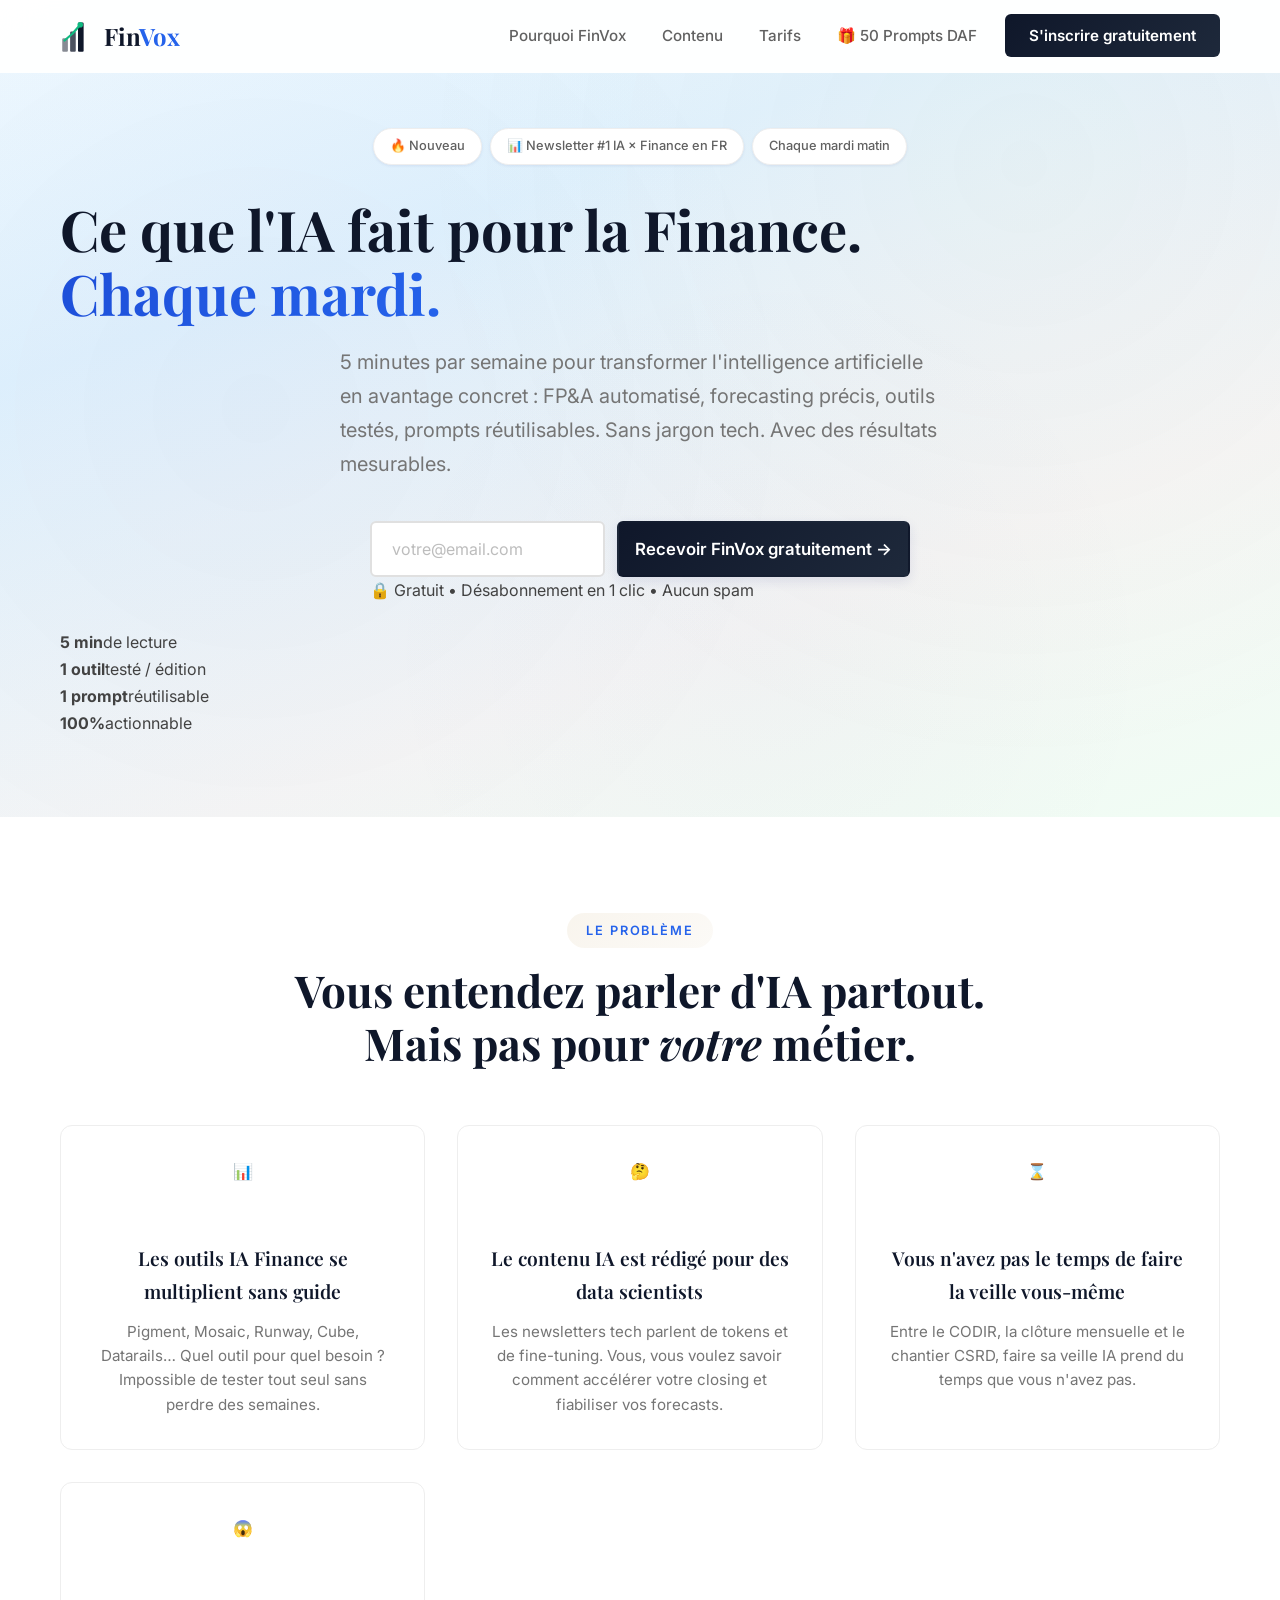
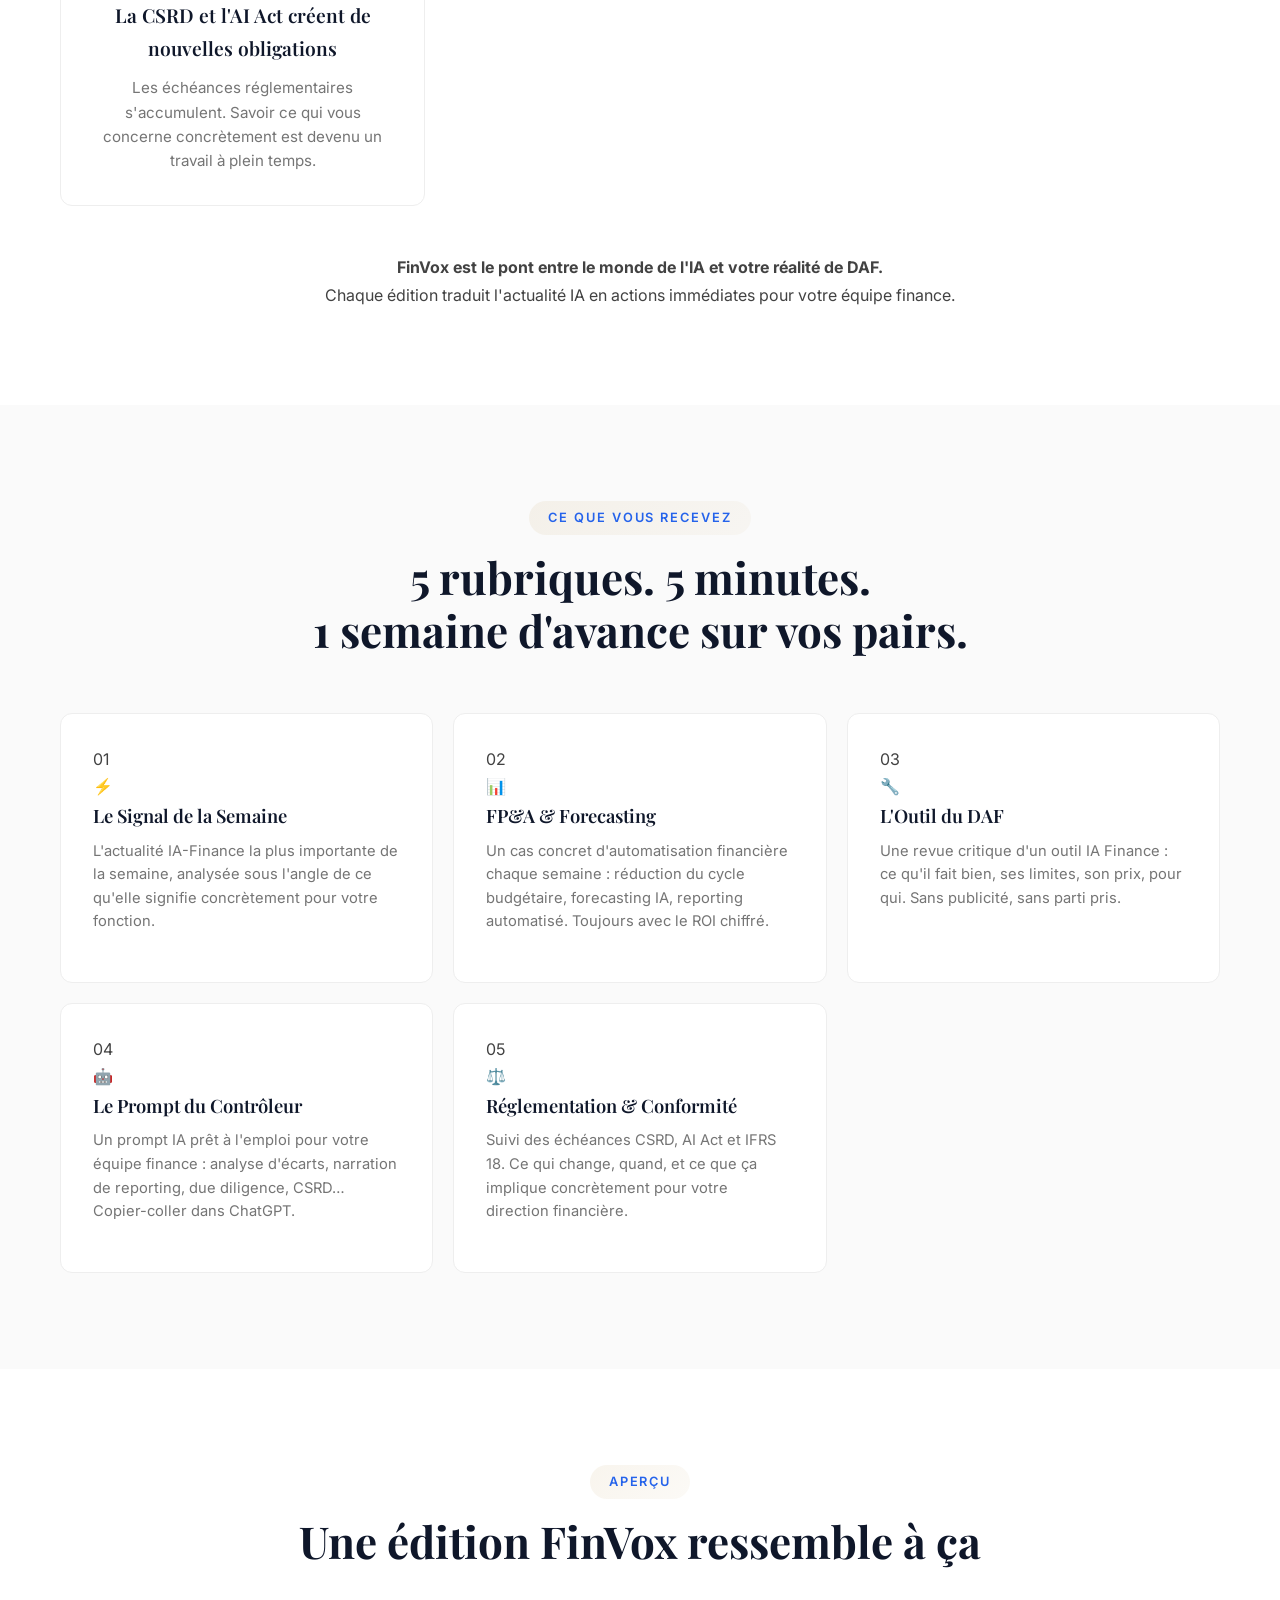
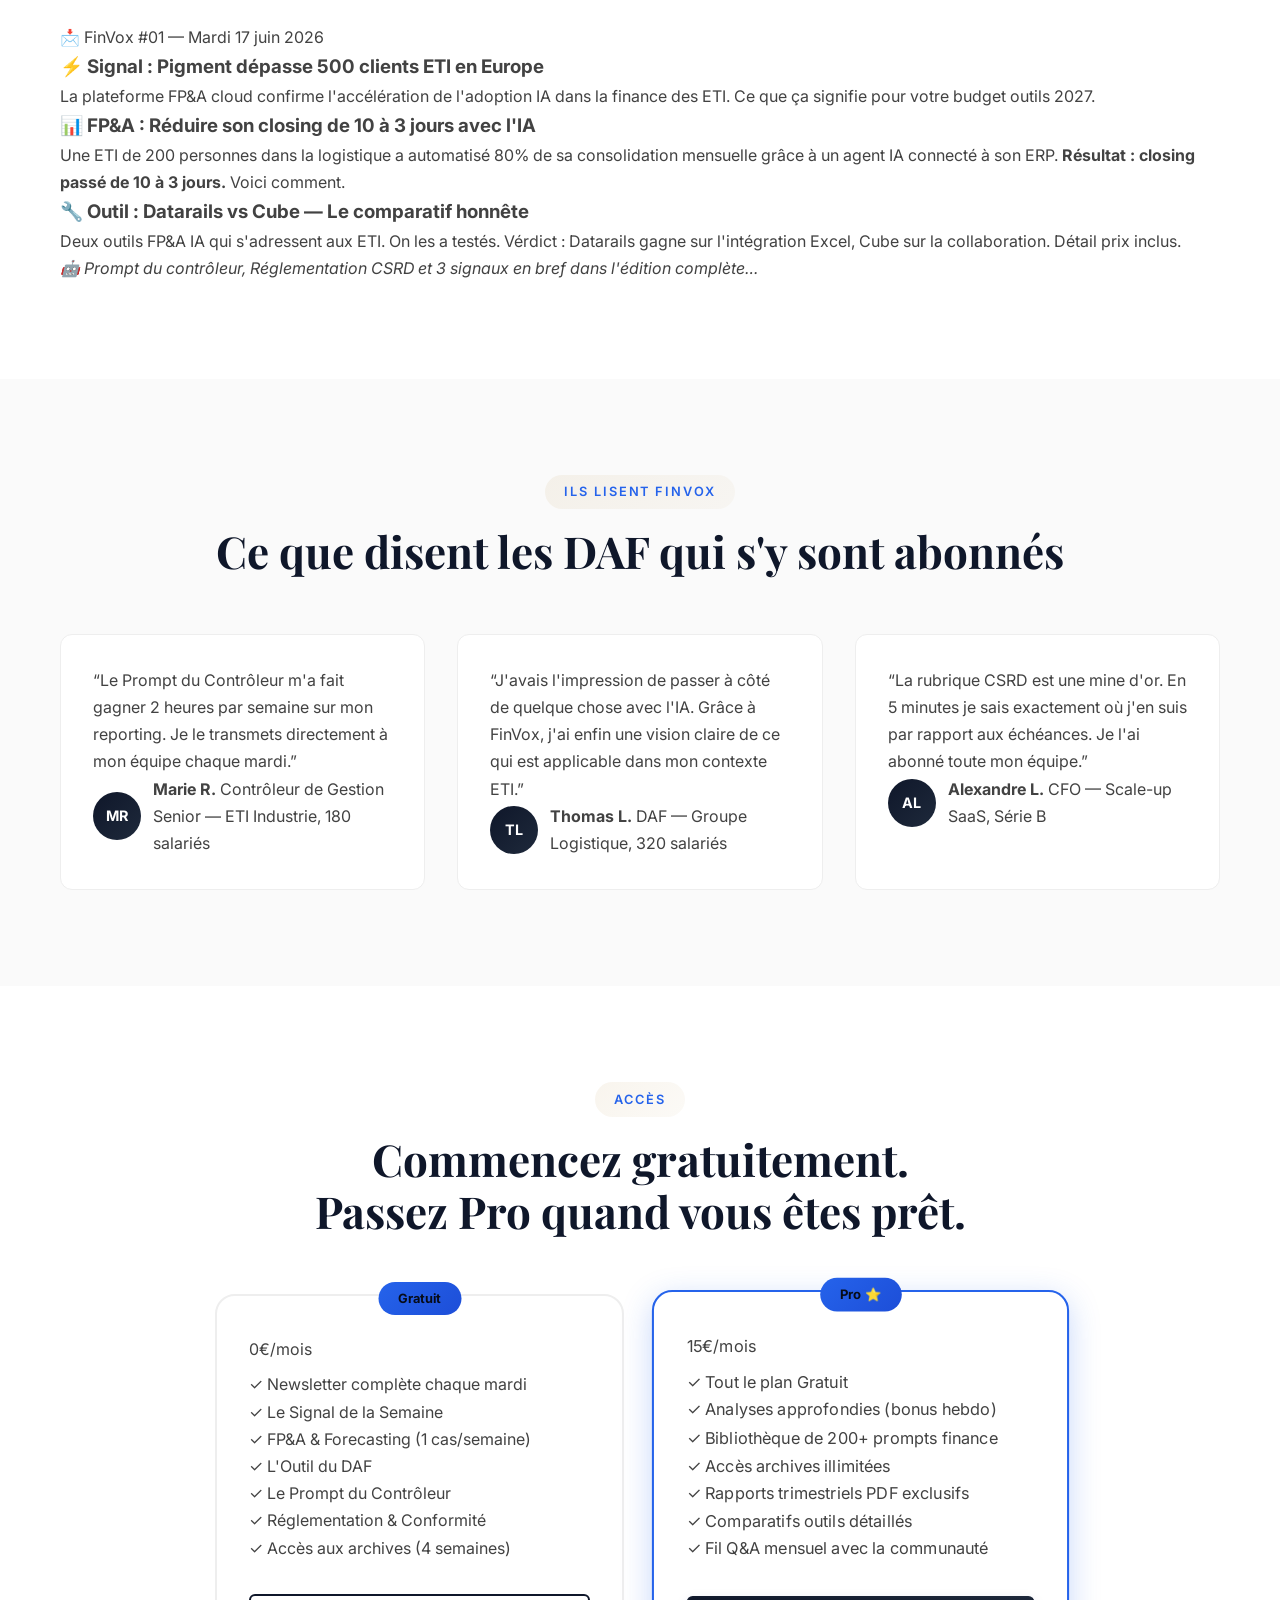
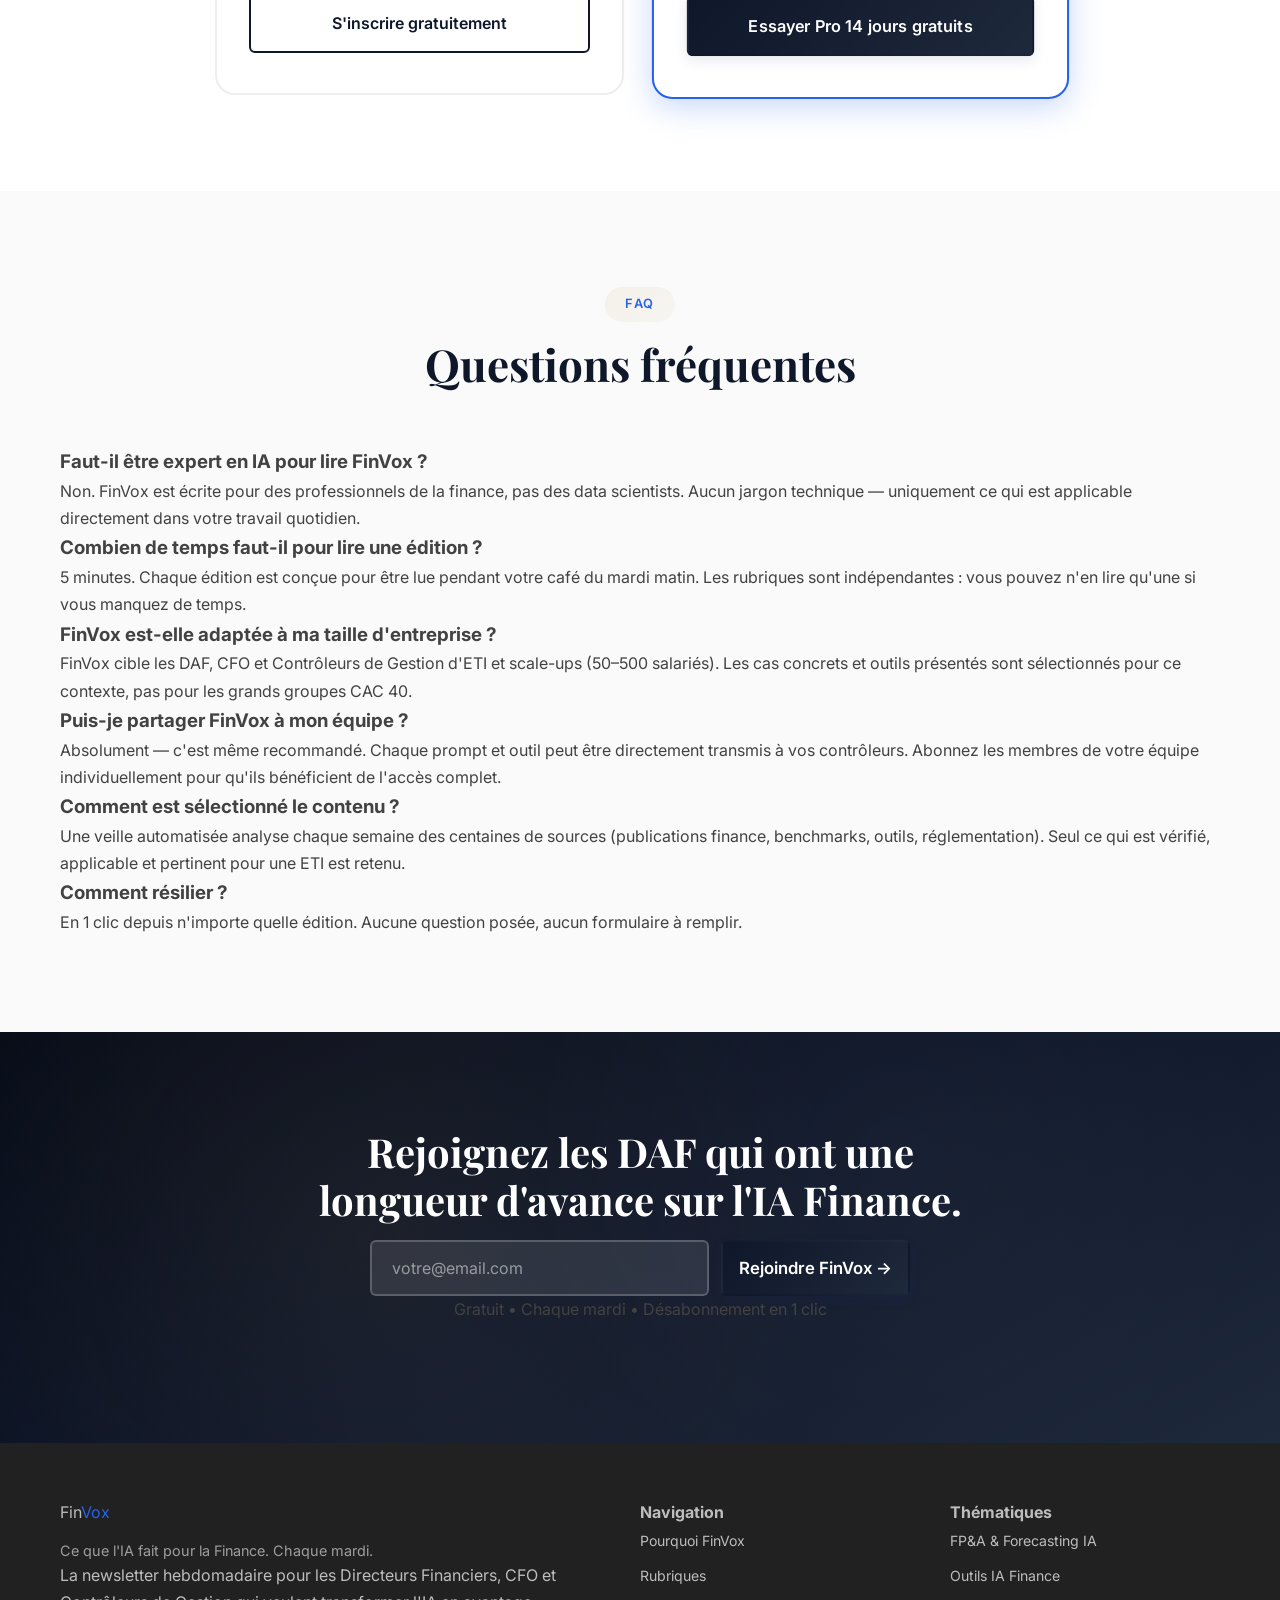
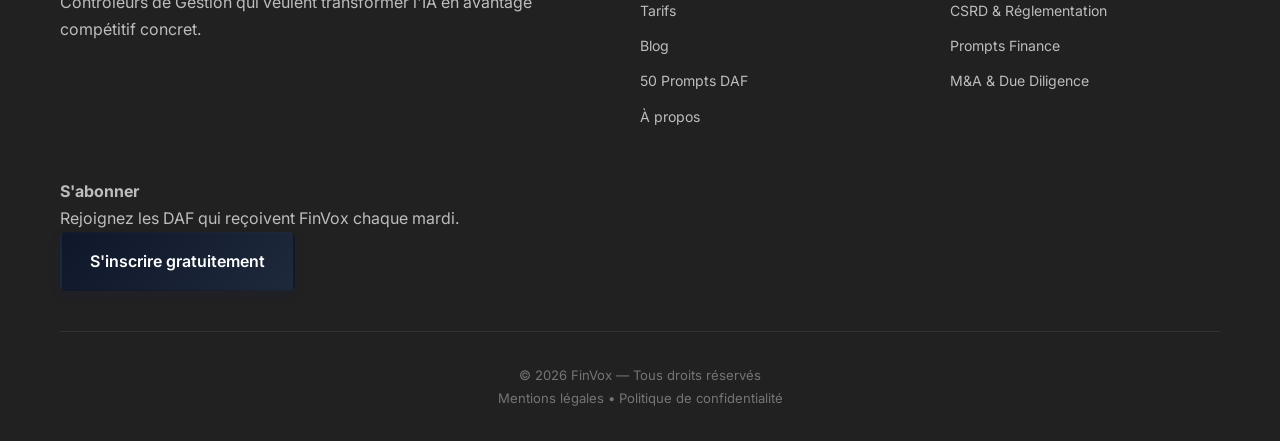
==== index.html @ 66c44072 "🚀 Initial FinVox website — newsletter IA pour DAF & CFO - Landing page complète (hero, rubriques, té" ====
<!DOCTYPE html>
<html lang="fr">
<head>
    <meta charset="UTF-8">
    <meta name="viewport" content="width=device-width, initial-scale=1.0">
    <meta name="description" content="FinVox — La newsletter hebdomadaire qui traduit l'intelligence artificielle en avantages concrets pour les Directeurs Financiers. FP&A, forecasting, outils IA, CSRD. Chaque mardi.">
    <meta name="keywords" content="IA finance, intelligence artificielle DAF, newsletter CFO, FP&A automatisé, forecasting IA, CSRD IA, outils IA directeur financier, prompt finance">
    <meta name="author" content="FinVox">
    <meta name="robots" content="index, follow">

    <!-- Open Graph -->
    <meta property="og:title" content="FinVox — L'IA au service de la Finance">
    <meta property="og:description" content="FP&A, forecasting, outils IA et prompts directement applicables à votre pratique financière. Chaque mardi.">
    <meta property="og:type" content="website">
    <meta property="og:url" content="https://finvox.fr">
    <meta property="og:locale" content="fr_FR">

    <!-- Twitter Card -->
    <meta name="twitter:card" content="summary_large_image">
    <meta name="twitter:title" content="FinVox — L'IA au service de la Finance">
    <meta name="twitter:description" content="La newsletter francophone IA pour les Directeurs Financiers et CFO.">

    <title>FinVox — Ce que l'IA fait pour la Finance. Chaque mardi.</title>

    <!-- Favicon -->
    <link rel="icon" type="image/svg+xml" href="assets/favicon.svg">

    <!-- Google Fonts -->
    <link rel="preconnect" href="https://fonts.googleapis.com">
    <link rel="preconnect" href="https://fonts.gstatic.com" crossorigin>
    <link href="https://fonts.googleapis.com/css2?family=Inter:wght@300;400;500;600;700;800&family=Playfair+Display:wght@600;700&display=swap" rel="stylesheet">

    <!-- Stylesheet -->
    <link rel="stylesheet" href="css/style.css">

    <!-- Structured Data -->
    <script type="application/ld+json">
    {
        "@context": "https://schema.org",
        "@type": "Product",
        "name": "FinVox",
        "description": "Newsletter hebdomadaire francophone sur l'IA pour les Directeurs Financiers et CFO",
        "brand": { "@type": "Brand", "name": "FinVox" },
        "offers": [
            { "@type": "Offer", "name": "FinVox Gratuit", "price": "0", "priceCurrency": "EUR" },
            { "@type": "Offer", "name": "FinVox Pro", "price": "15", "priceCurrency": "EUR" }
        ]
    }
    </script>
</head>
<body>

    <!-- ========== 1. HEADER / NAVIGATION ========== -->
    <header class="header" id="header">
        <nav class="nav container">
            <a href="#" class="nav__logo">
                <svg class="nav__logo-icon" viewBox="0 0 32 32" fill="none" xmlns="http://www.w3.org/2000/svg">
                    <rect x="2" y="18" width="5" height="12" rx="1" fill="currentColor" opacity="0.5"/>
                    <rect x="9" y="12" width="5" height="18" rx="1" fill="currentColor" opacity="0.75"/>
                    <rect x="16" y="4" width="5" height="26" rx="1" fill="currentColor"/>
                    <polyline points="4,20 11,14 18,6" stroke="#10b981" stroke-width="2" stroke-linecap="round" stroke-linejoin="round" fill="none"/>
                    <circle cx="18" cy="6" r="2.5" fill="#10b981"/>
                </svg>
                <span class="nav__logo-text">Fin<span class="nav__logo-accent">Vox</span></span>
            </a>

            <button class="nav__toggle" id="navToggle" aria-label="Menu">
                <span></span><span></span><span></span>
            </button>

            <ul class="nav__menu" id="navMenu">
                <li><a href="#avantages" class="nav__link">Pourquoi FinVox</a></li>
                <li><a href="#contenu" class="nav__link">Contenu</a></li>
                <li><a href="#tarifs" class="nav__link">Tarifs</a></li>
                <li><a href="guide-prompts.html" class="nav__link">&#127873; 50 Prompts DAF</a></li>
                <li><a href="https://finvox.beehiiv.com/subscribe" class="nav__link nav__cta">S&#39;inscrire gratuitement</a></li>
            </ul>
        </nav>
    </header>

    <main>

    <!-- ========== 2. HERO ========== -->
    <section class="hero" id="inscription">
        <div class="hero__bg-pattern"></div>
        <div class="container">
            <div class="hero__badges fade-in">
                <span class="badge badge--new">&#128293; Nouveau</span>
                <span class="badge">&#128202; Newsletter #1 IA &times; Finance en FR</span>
                <span class="badge">Chaque mardi matin</span>
            </div>

            <h1 class="hero__title fade-in">
                Ce que l&#39;IA fait pour la Finance.<br>
                <span class="hero__title-accent">Chaque mardi.</span>
            </h1>

            <p class="hero__subtitle fade-in">
                5 minutes par semaine pour transformer l&#39;intelligence artificielle en avantage concret&nbsp;:
                FP&amp;A automatis&eacute;, forecasting pr&eacute;cis, outils test&eacute;s, prompts r&eacute;utilisables.
                Sans jargon tech. Avec des r&eacute;sultats mesurables.
            </p>

            <form class="hero__form fade-in" action="https://finvox.beehiiv.com/subscribe" method="GET" target="_blank">
                <div class="hero__form-group">
                    <input type="email" name="email" placeholder="votre@email.com" class="hero__input" required>
                    <button type="submit" class="btn btn--primary hero__btn">Recevoir FinVox gratuitement &#8594;</button>
                </div>
                <p class="hero__form-note">&#128274; Gratuit &bull; D&eacute;sabonnement en 1 clic &bull; Aucun spam</p>
            </form>

            <div class="hero__stats fade-in">
                <div class="hero__stat"><strong>5 min</strong><span>de lecture</span></div>
                <div class="hero__stat"><strong>1 outil</strong><span>test&eacute; / &eacute;dition</span></div>
                <div class="hero__stat"><strong>1 prompt</strong><span>r&eacute;utilisable</span></div>
                <div class="hero__stat"><strong>100%</strong><span>actionnable</span></div>
            </div>
        </div>
    </section>

    <!-- ========== 3. PROBLEMES ========== -->
    <section class="problems" id="avantages">
        <div class="container">
            <div class="section-header">
                <span class="section-tag">Le probl&egrave;me</span>
                <h2 class="section-title">Vous entendez parler d&#39;IA partout.<br>Mais pas pour <em>votre</em> m&eacute;tier.</h2>
            </div>
            <div class="problems__grid">
                <div class="problem-card">
                    <div class="problem-card__icon">&#128202;</div>
                    <h3 class="problem-card__title">Les outils IA Finance se multiplient sans guide</h3>
                    <p class="problem-card__text">Pigment, Mosaic, Runway, Cube, Datarails&hellip; Quel outil pour quel besoin&nbsp;? Impossible de tester tout seul sans perdre des semaines.</p>
                </div>
                <div class="problem-card">
                    <div class="problem-card__icon">&#129300;</div>
                    <h3 class="problem-card__title">Le contenu IA est r&eacute;dig&eacute; pour des data scientists</h3>
                    <p class="problem-card__text">Les newsletters tech parlent de tokens et de fine-tuning. Vous, vous voulez savoir comment acc&eacute;l&eacute;rer votre closing et fiabiliser vos forecasts.</p>
                </div>
                <div class="problem-card">
                    <div class="problem-card__icon">&#8987;</div>
                    <h3 class="problem-card__title">Vous n&#39;avez pas le temps de faire la veille vous-m&ecirc;me</h3>
                    <p class="problem-card__text">Entre le CODIR, la cl&ocirc;ture mensuelle et le chantier CSRD, faire sa veille IA prend du temps que vous n&#39;avez pas.</p>
                </div>
                <div class="problem-card">
                    <div class="problem-card__icon">&#128561;</div>
                    <h3 class="problem-card__title">La CSRD et l&#39;AI Act cr&eacute;ent de nouvelles obligations</h3>
                    <p class="problem-card__text">Les &eacute;ch&eacute;ances r&eacute;glementaires s&#39;accumulent. Savoir ce qui vous concerne concr&egrave;tement est devenu un travail &agrave; plein temps.</p>
                </div>
            </div>
            <div class="problems__solution">
                <p><strong>FinVox est le pont entre le monde de l&#39;IA et votre r&eacute;alit&eacute; de DAF.</strong><br>
                Chaque &eacute;dition traduit l&#39;actualit&eacute; IA en actions imm&eacute;diates pour votre &eacute;quipe finance.</p>
            </div>
        </div>
    </section>

    <!-- ========== 4. RUBRIQUES ========== -->
    <section class="content-section" id="contenu">
        <div class="container">
            <div class="section-header">
                <span class="section-tag">Ce que vous recevez</span>
                <h2 class="section-title">5 rubriques. 5 minutes.<br>1 semaine d&#39;avance sur vos pairs.</h2>
            </div>
            <div class="rubrics__grid">
                <div class="rubric-card">
                    <div class="rubric-card__num">01</div>
                    <div class="rubric-card__icon">&#9889;</div>
                    <h3 class="rubric-card__title">Le Signal de la Semaine</h3>
                    <p class="rubric-card__desc">L&#39;actualit&eacute; IA-Finance la plus importante de la semaine, analys&eacute;e sous l&#39;angle de ce qu&#39;elle signifie concr&egrave;tement pour votre fonction.</p>
                </div>
                <div class="rubric-card">
                    <div class="rubric-card__num">02</div>
                    <div class="rubric-card__icon">&#128202;</div>
                    <h3 class="rubric-card__title">FP&amp;A &amp; Forecasting</h3>
                    <p class="rubric-card__desc">Un cas concret d&#39;automatisation financière chaque semaine : r&eacute;duction du cycle budg&eacute;taire, forecasting IA, reporting automatis&eacute;. Toujours avec le ROI chiffr&eacute;.</p>
                </div>
                <div class="rubric-card">
                    <div class="rubric-card__num">03</div>
                    <div class="rubric-card__icon">&#128295;</div>
                    <h3 class="rubric-card__title">L&#39;Outil du DAF</h3>
                    <p class="rubric-card__desc">Une revue critique d&#39;un outil IA Finance : ce qu&#39;il fait bien, ses limites, son prix, pour qui. Sans publicit&eacute;, sans parti pris.</p>
                </div>
                <div class="rubric-card">
                    <div class="rubric-card__num">04</div>
                    <div class="rubric-card__icon">&#129302;</div>
                    <h3 class="rubric-card__title">Le Prompt du Contr&ocirc;leur</h3>
                    <p class="rubric-card__desc">Un prompt IA pr&ecirc;t &agrave; l&#39;emploi pour votre &eacute;quipe finance : analyse d&#39;&eacute;carts, narration de reporting, due diligence, CSRD&hellip; Copier-coller dans ChatGPT.</p>
                </div>
                <div class="rubric-card">
                    <div class="rubric-card__num">05</div>
                    <div class="rubric-card__icon">&#9878;&#65039;</div>
                    <h3 class="rubric-card__title">R&eacute;glementation &amp; Conformit&eacute;</h3>
                    <p class="rubric-card__desc">Suivi des &eacute;ch&eacute;ances CSRD, AI Act et IFRS 18. Ce qui change, quand, et ce que &ccedil;a implique concr&egrave;tement pour votre direction financi&egrave;re.</p>
                </div>
            </div>
        </div>
    </section>

    <!-- ========== 5. PREVIEW ========== -->
    <section class="preview">
        <div class="container">
            <div class="section-header">
                <span class="section-tag">Aperçu</span>
                <h2 class="section-title">Une &eacute;dition FinVox ressemble &agrave; &ccedil;a</h2>
            </div>
            <div class="preview__card">
                <div class="preview__header">
                    <span>&#128233; FinVox #01 &mdash; Mardi 17 juin 2026</span>
                </div>
                <div class="preview__content">
                    <h3>&#9889; Signal : Pigment d&eacute;passe 500 clients ETI en Europe</h3>
                    <p>La plateforme FP&amp;A cloud confirme l&#39;acc&eacute;l&eacute;ration de l&#39;adoption IA dans la finance des ETI. Ce que &ccedil;a signifie pour votre budget outils 2027.</p>

                    <h3>&#128202; FP&amp;A : R&eacute;duire son closing de 10 &agrave; 3 jours avec l&#39;IA</h3>
                    <p>Une ETI de 200 personnes dans la logistique a automatis&eacute; 80% de sa consolidation mensuelle gr&acirc;ce &agrave; un agent IA connect&eacute; &agrave; son ERP. <strong>R&eacute;sultat&nbsp;: closing pass&eacute; de 10 &agrave; 3 jours.</strong> Voici comment.</p>

                    <h3>&#128295; Outil&nbsp;: Datarails vs Cube &mdash; Le comparatif honnête</h3>
                    <p>Deux outils FP&amp;A IA qui s&#39;adressent aux ETI. On les a test&eacute;s. V&eacute;rdict&nbsp;: Datarails gagne sur l&#39;int&eacute;gration Excel, Cube sur la collaboration. D&eacute;tail prix inclus.</p>

                    <div class="preview__cta">
                        <em>&#129302; Prompt du contr&ocirc;leur, R&eacute;glementation CSRD et 3 signaux en bref dans l&#39;&eacute;dition compl&egrave;te&hellip;</em>
                    </div>
                </div>
            </div>
        </div>
    </section>

    <!-- ========== 6. TÉMOIGNAGES ========== -->
    <section class="testimonials">
        <div class="container">
            <div class="section-header">
                <span class="section-tag">Ils lisent FinVox</span>
                <h2 class="section-title">Ce que disent les DAF qui s&#39;y sont abonn&eacute;s</h2>
            </div>
            <div class="testimonials__grid">
                <div class="testimonial-card">
                    <p class="testimonial-card__text">&#8220;Le Prompt du Contr&ocirc;leur m&#39;a fait gagner 2 heures par semaine sur mon reporting. Je le transmets directement &agrave; mon &eacute;quipe chaque mardi.&#8221;</p>
                    <div class="testimonial-card__author">
                        <div class="testimonial-card__avatar">MR</div>
                        <div>
                            <strong>Marie R.</strong>
                            <span>Contr&ocirc;leur de Gestion Senior &mdash; ETI Industrie, 180 salari&eacute;s</span>
                        </div>
                    </div>
                </div>
                <div class="testimonial-card">
                    <p class="testimonial-card__text">&#8220;J&#39;avais l&#39;impression de passer &agrave; c&ocirc;t&eacute; de quelque chose avec l&#39;IA. Gr&acirc;ce &agrave; FinVox, j&#39;ai enfin une vision claire de ce qui est applicable dans mon contexte ETI.&#8221;</p>
                    <div class="testimonial-card__author">
                        <div class="testimonial-card__avatar">TL</div>
                        <div>
                            <strong>Thomas L.</strong>
                            <span>DAF &mdash; Groupe Logistique, 320 salari&eacute;s</span>
                        </div>
                    </div>
                </div>
                <div class="testimonial-card">
                    <p class="testimonial-card__text">&#8220;La rubrique CSRD est une mine d&#39;or. En 5 minutes je sais exactement o&ugrave; j&#39;en suis par rapport aux &eacute;ch&eacute;ances. Je l&#39;ai abonné toute mon &eacute;quipe.&#8221;</p>
                    <div class="testimonial-card__author">
                        <div class="testimonial-card__avatar">AL</div>
                        <div>
                            <strong>Alexandre L.</strong>
                            <span>CFO &mdash; Scale-up SaaS, S&eacute;rie B</span>
                        </div>
                    </div>
                </div>
            </div>
        </div>
    </section>

    <!-- ========== 7. TARIFS ========== -->
    <section class="pricing" id="tarifs">
        <div class="container">
            <div class="section-header">
                <span class="section-tag">Acc&egrave;s</span>
                <h2 class="section-title">Commencez gratuitement.<br>Passez Pro quand vous êtes pr&ecirc;t.</h2>
            </div>
            <div class="pricing__grid">
                <div class="pricing-card">
                    <div class="pricing-card__badge">Gratuit</div>
                    <div class="pricing-card__price"><span class="price">0&euro;</span><span>/mois</span></div>
                    <ul class="pricing-card__features">
                        <li>&#10003; Newsletter compl&egrave;te chaque mardi</li>
                        <li>&#10003; Le Signal de la Semaine</li>
                        <li>&#10003; FP&amp;A &amp; Forecasting (1 cas/semaine)</li>
                        <li>&#10003; L&#39;Outil du DAF</li>
                        <li>&#10003; Le Prompt du Contr&ocirc;leur</li>
                        <li>&#10003; R&eacute;glementation &amp; Conformit&eacute;</li>
                        <li>&#10003; Acc&egrave;s aux archives (4 semaines)</li>
                    </ul>
                    <a href="https://finvox.beehiiv.com/subscribe" class="btn btn--outline pricing-card__btn">S&#39;inscrire gratuitement</a>
                </div>
                <div class="pricing-card pricing-card--featured">
                    <div class="pricing-card__badge pricing-card__badge--gold">Pro &#11088;</div>
                    <div class="pricing-card__price"><span class="price">15&euro;</span><span>/mois</span></div>
                    <ul class="pricing-card__features">
                        <li>&#10003; Tout le plan Gratuit</li>
                        <li>&#10003; Analyses approfondies (bonus hebdo)</li>
                        <li>&#10003; Biblioth&egrave;que de 200+ prompts finance</li>
                        <li>&#10003; Acc&egrave;s archives illimit&eacute;es</li>
                        <li>&#10003; Rapports trimestriels PDF exclusifs</li>
                        <li>&#10003; Comparatifs outils d&eacute;taill&eacute;s</li>
                        <li>&#10003; Fil Q&amp;A mensuel avec la communaut&eacute;</li>
                    </ul>
                    <a href="https://finvox.beehiiv.com/subscribe" class="btn btn--primary pricing-card__btn">Essayer Pro 14 jours gratuits</a>
                </div>
            </div>
        </div>
    </section>

    <!-- ========== 8. FAQ ========== -->
    <section class="faq">
        <div class="container">
            <div class="section-header">
                <span class="section-tag">FAQ</span>
                <h2 class="section-title">Questions fr&eacute;quentes</h2>
            </div>
            <div class="faq__grid">
                <div class="faq-item">
                    <h3>Faut-il être expert en IA pour lire FinVox&nbsp;?</h3>
                    <p>Non. FinVox est &eacute;crite pour des professionnels de la finance, pas des data scientists. Aucun jargon technique &mdash; uniquement ce qui est applicable directement dans votre travail quotidien.</p>
                </div>
                <div class="faq-item">
                    <h3>Combien de temps faut-il pour lire une &eacute;dition&nbsp;?</h3>
                    <p>5 minutes. Chaque &eacute;dition est con&ccedil;ue pour être lue pendant votre caf&eacute; du mardi matin. Les rubriques sont ind&eacute;pendantes : vous pouvez n&#39;en lire qu&#39;une si vous manquez de temps.</p>
                </div>
                <div class="faq-item">
                    <h3>FinVox est-elle adapt&eacute;e &agrave; ma taille d&#39;entreprise&nbsp;?</h3>
                    <p>FinVox cible les DAF, CFO et Contr&ocirc;leurs de Gestion d&#39;ETI et scale-ups (50&ndash;500 salari&eacute;s). Les cas concrets et outils pr&eacute;sent&eacute;s sont s&eacute;lectionn&eacute;s pour ce contexte, pas pour les grands groupes CAC 40.</p>
                </div>
                <div class="faq-item">
                    <h3>Puis-je partager FinVox &agrave; mon &eacute;quipe&nbsp;?</h3>
                    <p>Absolument &mdash; c&#39;est m&ecirc;me recommand&eacute;. Chaque prompt et outil peut être directement transmis &agrave; vos contr&ocirc;leurs. Abonnez les membres de votre &eacute;quipe individuellement pour qu&#39;ils b&eacute;n&eacute;ficient de l&#39;acc&egrave;s complet.</p>
                </div>
                <div class="faq-item">
                    <h3>Comment est s&eacute;lectionn&eacute; le contenu&nbsp;?</h3>
                    <p>Une veille automatis&eacute;e analyse chaque semaine des centaines de sources (publications finance, benchmarks, outils, r&eacute;glementation). Seul ce qui est v&eacute;rifi&eacute;, applicable et pertinent pour une ETI est retenu.</p>
                </div>
                <div class="faq-item">
                    <h3>Comment r&eacute;silier&nbsp;?</h3>
                    <p>En 1 clic depuis n&#39;importe quelle &eacute;dition. Aucune question pos&eacute;e, aucun formulaire &agrave; remplir.</p>
                </div>
            </div>
        </div>
    </section>

    <!-- ========== 9. CTA FINAL ========== -->
    <section class="cta-final">
        <div class="container">
            <div class="cta-final__content">
                <h2 class="cta-final__title">
                    Rejoignez les DAF qui ont une longueur d&#39;avance
                    sur l&#39;IA Finance.
                </h2>
                <form class="hero__form" action="https://finvox.beehiiv.com/subscribe" method="GET" target="_blank">
                    <div class="hero__form-group">
                        <input type="email" name="email" placeholder="votre@email.com" class="hero__input" required>
                        <button type="submit" class="btn btn--primary hero__btn">Rejoindre FinVox &#8594;</button>
                    </div>
                    <p class="hero__form-note">Gratuit &bull; Chaque mardi &bull; D&eacute;sabonnement en 1 clic</p>
                </form>
            </div>
        </div>
    </section>

    </main>

    <!-- ========== FOOTER ========== -->
    <footer class="footer">
        <div class="container">
            <div class="footer__grid">
                <div class="footer__brand">
                    <span class="footer__logo">Fin<span style="color:var(--gold)">Vox</span></span>
                    <p class="footer__tagline">Ce que l&#39;IA fait pour la Finance. Chaque mardi.</p>
                    <p class="footer__desc">La newsletter hebdomadaire pour les Directeurs Financiers, CFO et Contr&ocirc;leurs de Gestion qui veulent transformer l&#39;IA en avantage comp&eacute;titif concret.</p>
                </div>
                <div class="footer__links">
                    <h4>Navigation</h4>
                    <ul>
                        <li><a href="#avantages">Pourquoi FinVox</a></li>
                        <li><a href="#contenu">Rubriques</a></li>
                        <li><a href="#tarifs">Tarifs</a></li>
                        <li><a href="blog.html">Blog</a></li>
                        <li><a href="guide-prompts.html">50 Prompts DAF</a></li>
                        <li><a href="a-propos/">&#192; propos</a></li>
                    </ul>
                </div>
                <div class="footer__links">
                    <h4>Th&eacute;matiques</h4>
                    <ul>
                        <li><a href="blog.html">FP&amp;A &amp; Forecasting IA</a></li>
                        <li><a href="blog.html">Outils IA Finance</a></li>
                        <li><a href="blog.html">CSRD &amp; R&eacute;glementation</a></li>
                        <li><a href="blog.html">Prompts Finance</a></li>
                        <li><a href="blog.html">M&amp;A &amp; Due Diligence</a></li>
                    </ul>
                </div>
                <div class="footer__newsletter">
                    <h4>S&#39;abonner</h4>
                    <p>Rejoignez les DAF qui re&ccedil;oivent FinVox chaque mardi.</p>
                    <a href="https://finvox.beehiiv.com/subscribe" class="btn btn--primary btn--sm">S&#39;inscrire gratuitement</a>
                </div>
            </div>
            <div class="footer__bottom">
                <p>&copy; 2026 FinVox &mdash; Tous droits r&eacute;serv&eacute;s</p>
                <p><a href="#">Mentions l&eacute;gales</a> &bull; <a href="#">Politique de confidentialit&eacute;</a></p>
            </div>
        </div>
    </footer>

    <script src="js/main.js"></script>
</body>
</html>
---- css/style.css ----
/* ============================================
   FinVox — Landing Page Styles
   Navy #0f172a | Blue #2563eb | Green #10b981 | White | Gray #f5f5f5
   Inter (body) + Playfair Display (headings)
   ============================================ */

:root {
    --navy: #0f172a;
    --navy-dark: #070c18;
    --navy-light: #1e293b;
    --gold: #2563eb;
    --gold-light: #3b82f6;
    --gold-dark: #1d4ed8;
    --green: #10b981;
    --green-light: #34d399;
    --green-dark: #059669;
    --white: #ffffff;
    --gray-50: #fafafa;
    --gray-100: #f5f5f5;
    --gray-200: #eeeeee;
    --gray-300: #e0e0e0;
    --gray-400: #bdbdbd;
    --gray-500: #9e9e9e;
    --gray-600: #757575;
    --gray-700: #616161;
    --gray-800: #424242;
    --gray-900: #212121;
    --success: #2e7d32;
    --error: #c62828;
    --font-body: 'Inter', -apple-system, BlinkMacSystemFont, sans-serif;
    --font-heading: 'Playfair Display', Georgia, serif;
    --shadow-sm: 0 1px 3px rgba(26,35,126,.08);
    --shadow-md: 0 4px 12px rgba(26,35,126,.1);
    --shadow-lg: 0 8px 30px rgba(26,35,126,.12);
    --shadow-xl: 0 16px 50px rgba(26,35,126,.15);
    --shadow-gold: 0 8px 30px rgba(37,99,235,.25);
    --radius-sm: 6px;
    --radius-md: 12px;
    --radius-lg: 20px;
    --ease: .3s cubic-bezier(.4, 0, .2, 1);
}

/* --- Reset --- */
*, *::before, *::after { margin: 0; padding: 0; box-sizing: border-box; }
html { scroll-behavior: smooth; -webkit-font-smoothing: antialiased; -moz-osx-font-smoothing: grayscale; }
body { font-family: var(--font-body); font-size: 16px; line-height: 1.7; color: var(--gray-800); background: var(--white); overflow-x: hidden; }
img { max-width: 100%; display: block; }
a { text-decoration: none; color: inherit; }
ul { list-style: none; }
button { cursor: pointer; border: none; background: none; font-family: inherit; }
input { font-family: inherit; }

/* --- Container --- */
.container { width: 100%; max-width: 1200px; margin: 0 auto; padding: 0 1.25rem; }

/* --- Section Header --- */
.section-header { text-align: center; margin-bottom: 3.5rem; }
.section-tag {
    display: inline-block; font-size: .8rem; font-weight: 600;
    letter-spacing: .15em; text-transform: uppercase; color: var(--gold);
    background: linear-gradient(135deg, rgba(201,169,110,.12), rgba(201,169,110,.06));
    padding: .4rem 1.2rem; border-radius: 50px; margin-bottom: 1rem;
}
.section-title {
    font-family: var(--font-heading); font-size: clamp(1.75rem, 4vw, 2.75rem);
    font-weight: 700; color: var(--navy); line-height: 1.2; margin-bottom: .75rem;
}
.section-subtitle { font-size: 1.1rem; color: var(--gray-600); max-width: 600px; margin: 0 auto; }

/* --- Buttons --- */
.btn {
    display: inline-flex; align-items: center; gap: .5rem;
    font-size: 1rem; font-weight: 600; padding: .875rem 1.75rem;
    border-radius: var(--radius-sm); transition: all var(--ease);
    border: 2px solid transparent; white-space: nowrap;
}
.btn__arrow { width: 20px; height: 20px; transition: transform var(--ease); }
.btn:hover .btn__arrow { transform: translateX(4px); }
.btn--primary {
    background: linear-gradient(135deg, var(--navy), var(--navy-light));
    color: var(--white); box-shadow: var(--shadow-md);
}
.btn--primary:hover {
    background: linear-gradient(135deg, var(--navy-dark), var(--navy));
    box-shadow: var(--shadow-lg); transform: translateY(-2px);
}
.btn--gold {
    background: linear-gradient(135deg, var(--gold), var(--gold-dark));
    color: #ffffff; box-shadow: var(--shadow-gold);
}
.btn--gold:hover {
    background: linear-gradient(135deg, var(--gold-light), var(--gold));
    transform: translateY(-2px);
}
.btn--outline { border-color: var(--navy); color: var(--navy); background: transparent; }
.btn--outline:hover { background: var(--navy); color: var(--white); transform: translateY(-2px); }

/* --- Scroll Animations --- */
.fade-in { opacity: 0; transform: translateY(30px); transition: opacity .7s ease-out, transform .7s ease-out; }
.fade-in.visible { opacity: 1; transform: translateY(0); }

/* ============================================
   1. HEADER
   ============================================ */
.header {
    position: fixed; top: 0; left: 0; right: 0; z-index: 1000;
    background: rgba(255,255,255,.95); backdrop-filter: blur(20px);
    -webkit-backdrop-filter: blur(20px);
    border-bottom: 1px solid transparent; transition: all var(--ease);
}
.header--scrolled { border-bottom-color: var(--gray-200); box-shadow: var(--shadow-sm); }
.nav { display: flex; align-items: center; justify-content: space-between; height: 72px; }
.nav__logo { display: flex; align-items: center; gap: .5rem; }
.nav__logo-icon { width: 36px; height: 36px; color: var(--navy); }
.nav__logo-text { font-family: var(--font-heading); font-size: 1.5rem; font-weight: 700; color: var(--navy); }
.nav__logo-accent { color: var(--gold); }

/* Mobile toggle */
.nav__toggle { display: flex; flex-direction: column; gap: 5px; padding: 8px; z-index: 1001; }
.nav__toggle span { display: block; width: 24px; height: 2px; background: var(--navy); border-radius: 2px; transition: all var(--ease); }
.nav__toggle.active span:nth-child(1) { transform: rotate(45deg) translate(5px, 5px); }
.nav__toggle.active span:nth-child(2) { opacity: 0; }
.nav__toggle.active span:nth-child(3) { transform: rotate(-45deg) translate(5px, -5px); }

/* Mobile menu */
.nav__menu {
    position: fixed; top: 0; right: -100%; width: 80%; max-width: 350px;
    height: 100vh; background: var(--white); display: flex; flex-direction: column;
    align-items: flex-start; padding: 100px 2rem 2rem; gap: .5rem;
    transition: right var(--ease); box-shadow: var(--shadow-xl);
}
.nav__menu.active { right: 0; }
.nav__link {
    font-size: 1.05rem; font-weight: 500; color: var(--gray-700);
    padding: .75rem 0; transition: color var(--ease); position: relative;
}
.nav__link:hover { color: var(--navy); }
.nav__cta {
    margin-top: 1rem;
    background: linear-gradient(135deg, var(--navy), var(--navy-light));
    color: var(--white) !important; padding: .75rem 1.5rem !important;
    border-radius: var(--radius-sm); font-weight: 600;
}
.nav__cta:hover { background: linear-gradient(135deg, var(--navy-dark), var(--navy)); }

@media (min-width: 768px) {
    .nav__toggle { display: none; }
    .nav__menu {
        position: static; width: auto; max-width: none; height: auto;
        flex-direction: row; align-items: center; padding: 0; gap: .25rem;
        box-shadow: none; background: transparent;
    }
    .nav__link { padding: .5rem 1rem; font-size: .95rem; }
    .nav__link::after {
        content: ''; position: absolute; bottom: 0; left: 1rem; right: 1rem;
        height: 2px; background: var(--gold); transform: scaleX(0); transition: transform var(--ease);
    }
    .nav__link:hover::after { transform: scaleX(1); }
    .nav__cta { margin-top: 0; margin-left: .5rem; }
    .nav__cta::after { display: none; }
}

/* ============================================
   2. HERO
   ============================================ */
.hero {
    position: relative; padding: 8rem 0 5rem;
    background: linear-gradient(160deg, #f0f9ff 0%, #e0f2fe 30%, #f5f5f5 70%, #f0fdf4 100%);
    overflow: hidden;
}
.hero__bg-pattern {
    position: absolute; inset: 0;
    background-image:
        radial-gradient(circle at 20% 50%, rgba(26,35,126,.03) 0%, transparent 50%),
        radial-gradient(circle at 80% 20%, rgba(201,169,110,.05) 0%, transparent 50%),
        radial-gradient(circle at 60% 80%, rgba(26,35,126,.02) 0%, transparent 40%);
}
.hero__content { position: relative; text-align: center; max-width: 800px; margin: 0 auto; }
.hero__badges { display: flex; flex-wrap: wrap; justify-content: center; gap: .5rem; margin-bottom: 2rem; }
.badge {
    display: inline-block; font-size: .8rem; font-weight: 500;
    padding: .4rem 1rem; background: var(--white); border: 1px solid var(--gray-200);
    border-radius: 50px; color: var(--gray-700); box-shadow: var(--shadow-sm);
}
.hero__title {
    font-family: var(--font-heading); font-size: clamp(2rem, 5.5vw, 3.5rem);
    font-weight: 700; color: var(--navy); line-height: 1.15; margin-bottom: 1.25rem;
}
.hero__title-accent {
    background: linear-gradient(135deg, var(--gold-dark), var(--gold));
    -webkit-background-clip: text; -webkit-text-fill-color: transparent; background-clip: text;
}
.hero__subtitle {
    font-size: clamp(1.05rem, 2vw, 1.25rem); color: var(--gray-600);
    margin-bottom: 2.5rem; max-width: 600px; margin-left: auto; margin-right: auto;
}
.hero__form { max-width: 540px; margin: 0 auto 1.5rem; }
.hero__form-group { display: flex; flex-direction: column; gap: .75rem; }
.hero__input {
    width: 100%; padding: 1rem 1.25rem; font-size: 1rem;
    border: 2px solid var(--gray-300); border-radius: var(--radius-sm);
    background: var(--white); transition: all var(--ease); outline: none;
}
.hero__input:focus { border-color: var(--navy); box-shadow: 0 0 0 4px rgba(26,35,126,.1); }
.hero__input::placeholder { color: var(--gray-400); }
.hero__btn { width: 100%; justify-content: center; padding: 1rem; font-size: 1.05rem; }

@media (min-width: 540px) {
    .hero__form-group { flex-direction: row; }
    .hero__btn { width: auto; flex-shrink: 0; }
}

.hero__social-proof {
    display: flex; align-items: center; justify-content: center;
    gap: .5rem; font-size: .95rem; color: var(--gray-600);
}
.hero__social-proof svg { color: var(--gold); flex-shrink: 0; }
.hero__social-proof strong { color: var(--navy); }

/* ============================================
   3. PROBLEMS
   ============================================ */
.problems { padding: 6rem 0; background: var(--white); }
.problems__grid { display: grid; grid-template-columns: 1fr; gap: 1.5rem; margin-bottom: 3rem; }
@media (min-width: 768px) { .problems__grid { grid-template-columns: repeat(3, 1fr); gap: 2rem; } }

.problem-card {
    padding: 2rem; border-radius: var(--radius-md);
    border: 1px solid var(--gray-200); background: var(--white);
    transition: all var(--ease); text-align: center;
}
.problem-card:hover { border-color: var(--gold-light); box-shadow: var(--shadow-md); transform: translateY(-4px); }
.problem-card__icon { width: 64px; height: 64px; margin: 0 auto 1.25rem; }
.problem-card__icon svg { width: 100%; height: 100%; }
.problem-card__title {
    font-family: var(--font-heading); font-size: 1.2rem;
    font-weight: 600; color: var(--navy); margin-bottom: .75rem;
}
.problem-card__text { font-size: .95rem; color: var(--gray-600); line-height: 1.6; }

.problems__solution { text-align: center; }
.solution-arrow { margin-bottom: 1.5rem; }
.solution-arrow svg { width: 24px; height: 60px; margin: 0 auto; animation: bounceDown 2s ease-in-out infinite; }
@keyframes bounceDown { 0%, 100% { transform: translateY(0); } 50% { transform: translateY(10px); } }
.solution-badge {
    display: inline-block; font-size: 1.1rem; padding: 1rem 2rem;
    background: linear-gradient(135deg, rgba(26,35,126,.05), rgba(201,169,110,.08));
    border: 1px solid var(--gold-light); border-radius: var(--radius-lg); color: var(--navy);
}
.solution-badge span { font-family: var(--font-heading); font-weight: 700; color: var(--gold); }

/* ============================================
   4. CONTENT / RUBRICS
   ============================================ */
.content-section { padding: 6rem 0; background: var(--gray-50); }
.rubrics__grid { display: grid; grid-template-columns: 1fr; gap: 1.25rem; }
@media (min-width: 540px) { .rubrics__grid { grid-template-columns: repeat(2, 1fr); } }
@media (min-width: 1024px) {
    .rubrics__grid { grid-template-columns: repeat(3, 1fr); }
    .rubrics__grid .rubric-card:last-child:nth-child(3n - 1) { grid-column: 2; }
}

.rubric-card {
    position: relative; padding: 2rem; background: var(--white);
    border-radius: var(--radius-md); border: 1px solid var(--gray-200);
    transition: all var(--ease); overflow: hidden;
}
.rubric-card:hover { border-color: var(--gold); box-shadow: var(--shadow-md); transform: translateY(-4px); }
.rubric-card__number {
    position: absolute; top: 1rem; right: 1rem;
    font-size: 3rem; font-weight: 800; color: var(--gray-100);
    line-height: 1; font-family: var(--font-heading);
}
.rubric-card__emoji { font-size: 2.5rem; margin-bottom: 1rem; }
.rubric-card__title {
    font-family: var(--font-heading); font-size: 1.15rem;
    font-weight: 600; color: var(--navy); margin-bottom: .5rem;
}
.rubric-card__desc { font-size: .92rem; color: var(--gray-600); line-height: 1.6; margin-bottom: 1rem; }
.rubric-card__tag {
    display: inline-block; font-size: .75rem; font-weight: 600;
    text-transform: uppercase; letter-spacing: .1em; color: var(--gold);
    background: rgba(201,169,110,.1); padding: .3rem .75rem; border-radius: 50px;
}

/* ============================================
   5. PREVIEW / MOCKUP
   ============================================ */
.preview { padding: 6rem 0; background: var(--white); }
.preview__mockup { max-width: 700px; margin: 0 auto; }
.mockup {
    border-radius: var(--radius-lg); border: 1px solid var(--gray-200);
    background: var(--white); box-shadow: var(--shadow-xl); overflow: hidden;
}
.mockup__header {
    background: linear-gradient(135deg, var(--navy), var(--navy-light));
    padding: 2rem; text-align: center; color: var(--white);
}
.mockup__logo { font-family: var(--font-heading); font-size: 1.75rem; font-weight: 700; margin-bottom: .25rem; }
.mockup__logo span { color: var(--gold); }
.mockup__edition { font-size: .85rem; opacity: .8; margin-bottom: .25rem; }
.mockup__tagline { font-size: .9rem; font-style: italic; opacity: .7; }
.mockup__section { padding: 1.5rem 2rem; border-bottom: 1px solid var(--gray-100); }
.mockup__section--highlight { background: var(--gray-50); border-left: 4px solid var(--gold); }
.mockup__section-title {
    font-family: var(--font-heading); font-size: 1.1rem;
    font-weight: 600; color: var(--navy); margin-bottom: .75rem;
}
.mockup__list li {
    position: relative; padding: .4rem 0 .4rem 1.25rem;
    font-size: .9rem; color: var(--gray-700); line-height: 1.5;
}
.mockup__list li::before { content: '▸'; position: absolute; left: 0; color: var(--gold); font-weight: 700; }
.mockup__list li strong { color: var(--navy); }
.mockup__section p { font-size: .9rem; color: var(--gray-600); line-height: 1.6; }
.mockup__rating { display: flex; align-items: center; gap: .75rem; margin-top: .75rem; font-size: .9rem; }
.mockup__rating span:first-child { color: var(--gray-600); }
.stars { color: var(--gold); font-size: 1.1rem; letter-spacing: 2px; }
.score { font-weight: 700; color: var(--navy); }
.mockup__prompt {
    background: var(--gray-900); border-radius: var(--radius-sm);
    padding: 1rem 1.25rem; margin-top: .5rem;
}
.mockup__prompt code {
    font-size: .85rem; color: #34d399; line-height: 1.6;
    font-family: 'Courier New', monospace; word-break: break-word;
}
.mockup__footer { padding: 1.25rem 2rem; text-align: center; }
.mockup__footer span { font-weight: 600; color: var(--gold); font-size: .95rem; }

/* ============================================
   6. TESTIMONIALS
   ============================================ */
.testimonials { padding: 6rem 0; background: var(--gray-50); }
.testimonials__grid { display: grid; grid-template-columns: 1fr; gap: 1.5rem; }
@media (min-width: 768px) { .testimonials__grid { grid-template-columns: repeat(3, 1fr); gap: 2rem; } }

.testimonial-card {
    padding: 2rem; background: var(--white); border-radius: var(--radius-md);
    border: 1px solid var(--gray-200); transition: all var(--ease);
}
.testimonial-card:hover { box-shadow: var(--shadow-md); transform: translateY(-4px); }
.testimonial-card__stars { color: var(--gold); font-size: 1.1rem; letter-spacing: 3px; margin-bottom: 1rem; }
.testimonial-card__quote {
    font-size: .95rem; color: var(--gray-700); font-style: italic;
    line-height: 1.7; margin-bottom: 1.5rem;
}
.testimonial-card__author { display: flex; align-items: center; gap: .75rem; }
.testimonial-card__avatar {
    width: 48px; height: 48px; border-radius: 50%;
    background: linear-gradient(135deg, var(--navy), var(--navy-light));
    color: var(--white); display: flex; align-items: center; justify-content: center;
    font-weight: 700; font-size: .9rem; flex-shrink: 0;
}
.testimonial-card__name { font-weight: 600; color: var(--navy); font-size: .95rem; }
.testimonial-card__role { font-size: .8rem; color: var(--gray-500); }

/* ============================================
   7. PRICING
   ============================================ */
.pricing { padding: 6rem 0; background: var(--white); }
.pricing__toggle {
    display: flex; align-items: center; justify-content: center;
    gap: .75rem; margin-bottom: 3rem;
}
.pricing__toggle-label {
    font-size: .95rem; font-weight: 500; color: var(--gray-400);
    transition: color var(--ease); cursor: pointer;
}
.pricing__toggle-label--active { color: var(--navy); font-weight: 600; }
.pricing__save {
    font-size: .75rem; font-weight: 700;
    background: rgba(46,125,50,.1); color: var(--success);
    padding: .15rem .5rem; border-radius: 50px;
}
.pricing__toggle-switch {
    position: relative; width: 52px; height: 28px;
    background: var(--gray-300); border-radius: 14px;
    transition: background var(--ease); padding: 3px;
}
.pricing__toggle-switch.active { background: var(--gold); }
.pricing__toggle-knob {
    display: block; width: 22px; height: 22px;
    background: var(--white); border-radius: 50%;
    box-shadow: var(--shadow-sm); transition: transform var(--ease);
}
.pricing__toggle-switch.active .pricing__toggle-knob { transform: translateX(24px); }

.pricing__grid {
    display: grid; grid-template-columns: 1fr; gap: 1.5rem;
    max-width: 850px; margin: 0 auto; align-items: start;
}
@media (min-width: 768px) { .pricing__grid { grid-template-columns: repeat(2, 1fr); gap: 2rem; } }

.pricing-card {
    position: relative; padding: 2.5rem 2rem; background: var(--white);
    border-radius: var(--radius-lg); border: 2px solid var(--gray-200);
    transition: all var(--ease);
}
.pricing-card:hover { box-shadow: var(--shadow-md); }
.pricing-card--featured { border-color: var(--gold); box-shadow: var(--shadow-gold); transform: scale(1.02); }
.pricing-card--featured:hover { box-shadow: 0 12px 40px rgba(201,169,110,.35); }
.pricing-card__badge {
    position: absolute; top: -14px; left: 50%; transform: translateX(-50%);
    background: linear-gradient(135deg, var(--gold), var(--gold-dark));
    color: var(--navy-dark); font-size: .8rem; font-weight: 700;
    padding: .35rem 1.25rem; border-radius: 50px; white-space: nowrap;
}
.pricing-card__header {
    text-align: center; margin-bottom: 2rem;
    padding-bottom: 2rem; border-bottom: 1px solid var(--gray-100);
}
.pricing-card__name {
    font-family: var(--font-heading); font-size: 1.4rem;
    font-weight: 700; color: var(--navy); margin-bottom: .75rem;
}
.pricing-card__price { margin-bottom: .5rem; }
.pricing-card__amount { font-size: 3rem; font-weight: 800; color: var(--navy); line-height: 1; }
.pricing-card__period { font-size: .9rem; color: var(--gray-500); }
.pricing-card__desc { font-size: .9rem; color: var(--gray-600); }
.pricing-card__features { margin-bottom: 2rem; }
.pricing-card__feature { display: flex; align-items: flex-start; gap: .75rem; padding: .5rem 0; font-size: .92rem; }
.pricing-card__feature svg { width: 20px; height: 20px; flex-shrink: 0; margin-top: 2px; }
.pricing-card__feature--included svg { color: var(--success); }
.pricing-card__feature--excluded { color: var(--gray-400); }
.pricing-card__feature--excluded svg { color: var(--gray-300); }
.pricing-card__btn { display: block; text-align: center; width: 100%; }
.pricing-card__guarantee { text-align: center; font-size: .82rem; color: var(--gray-500); margin-top: 1rem; }

/* ============================================
   8. FAQ
   ============================================ */
.faq { padding: 6rem 0; background: var(--gray-50); }
.faq__list { max-width: 750px; margin: 0 auto; }
.faq__item { border-bottom: 1px solid var(--gray-200); }
.faq__item:first-child { border-top: 1px solid var(--gray-200); }
.faq__question {
    width: 100%; display: flex; align-items: center; justify-content: space-between;
    padding: 1.25rem 0; font-size: 1.05rem; font-weight: 600;
    color: var(--navy); text-align: left; transition: color var(--ease);
}
.faq__question:hover { color: var(--gold); }
.faq__icon {
    width: 24px; height: 24px; flex-shrink: 0;
    color: var(--gray-400); transition: transform var(--ease), color var(--ease);
}
.faq__item.active .faq__icon { transform: rotate(180deg); color: var(--gold); }
.faq__answer { max-height: 0; overflow: hidden; transition: max-height .4s ease-out, padding .4s ease-out; }
.faq__item.active .faq__answer { max-height: 300px; padding-bottom: 1.25rem; }
.faq__answer p { font-size: .95rem; color: var(--gray-600); line-height: 1.7; }
.faq__answer a { color: var(--gold); text-decoration: underline; }

/* ============================================
   9. CTA FINAL
   ============================================ */
.cta-final {
    padding: 6rem 0; position: relative; overflow: hidden;
    background: linear-gradient(150deg, var(--navy-dark) 0%, var(--navy) 50%, var(--navy-light) 100%);
}
.cta-final::before {
    content: ''; position: absolute; inset: 0;
    background-image:
        radial-gradient(circle at 30% 50%, rgba(201,169,110,.08) 0%, transparent 50%),
        radial-gradient(circle at 70% 30%, rgba(255,255,255,.03) 0%, transparent 40%);
}
.cta-final__content { position: relative; text-align: center; max-width: 700px; margin: 0 auto; }
.cta-final__title {
    font-family: var(--font-heading); font-size: clamp(1.6rem, 4vw, 2.5rem);
    font-weight: 700; color: var(--white); line-height: 1.2; margin-bottom: 1rem;
}
.cta-final__accent { color: var(--gold); }
.cta-final__subtitle { font-size: 1.05rem; color: rgba(255,255,255,.75); margin-bottom: 2.5rem; line-height: 1.6; }
.cta-final .hero__input {
    border-color: rgba(255,255,255,.2); background: rgba(255,255,255,.1); color: var(--white);
}
.cta-final .hero__input::placeholder { color: rgba(255,255,255,.5); }
.cta-final .hero__input:focus {
    border-color: var(--gold); box-shadow: 0 0 0 4px rgba(201,169,110,.2);
    background: rgba(255,255,255,.15);
}
.cta-final__note { margin-top: 1.5rem; font-size: .88rem; color: rgba(255,255,255,.55); letter-spacing: .02em; }

/* ============================================
   10. FOOTER
   ============================================ */
.footer { padding: 3.5rem 0 2rem; background: var(--gray-900); color: var(--gray-400); }
.footer__grid { display: grid; grid-template-columns: 1fr; gap: 2.5rem; margin-bottom: 2.5rem; }
@media (min-width: 768px) { .footer__grid { grid-template-columns: 2fr 1fr 1fr; } }
.footer__brand .nav__logo-text { color: var(--white); }
.footer__tagline { font-size: .9rem; color: var(--gray-500); margin-top: .75rem; line-height: 1.6; }
.footer__social { display: flex; gap: .75rem; margin-top: 1.25rem; }
.footer__social-link {
    display: flex; align-items: center; justify-content: center;
    width: 40px; height: 40px; border-radius: 50%;
    background: rgba(255,255,255,.08); transition: all var(--ease);
}
.footer__social-link:hover { background: var(--gold); color: var(--navy-dark); }
.footer__social-link svg { width: 18px; height: 18px; }
.footer__links-title { font-weight: 600; color: var(--white); margin-bottom: 1rem; font-size: .95rem; }
.footer__links ul li { margin-bottom: .5rem; }
.footer__links a { font-size: .88rem; color: var(--gray-400); transition: color var(--ease); }
.footer__links a:hover { color: var(--gold); }
.footer__bottom {
    padding-top: 2rem; border-top: 1px solid rgba(255,255,255,.08);
    text-align: center; font-size: .82rem; color: var(--gray-600);
}

/* ============================================
   RESPONSIVE & UTILS
   ============================================ */
@media (max-width: 767px) {
    .hero { padding: 7rem 0 4rem; }
    .problems, .content-section, .preview, .testimonials, .pricing, .faq, .cta-final { padding: 4rem 0; }
    .section-header { margin-bottom: 2.5rem; }
    .mockup__section { padding: 1.25rem 1.5rem; }
    .mockup__header { padding: 1.5rem; }
    .pricing-card--featured { transform: none; }
}

:target { scroll-margin-top: 80px; }
::selection { background: rgba(201,169,110,.3); color: var(--navy-dark); }
:focus-visible { outline: 2px solid var(--gold); outline-offset: 2px; }

@media print {
    .header, .nav__toggle, .hero__form, .cta-final, .footer__social { display: none; }
    body { font-size: 12pt; color: #000; }
    .hero, .cta-final { background: #fff !important; color: #000 !important; }
}
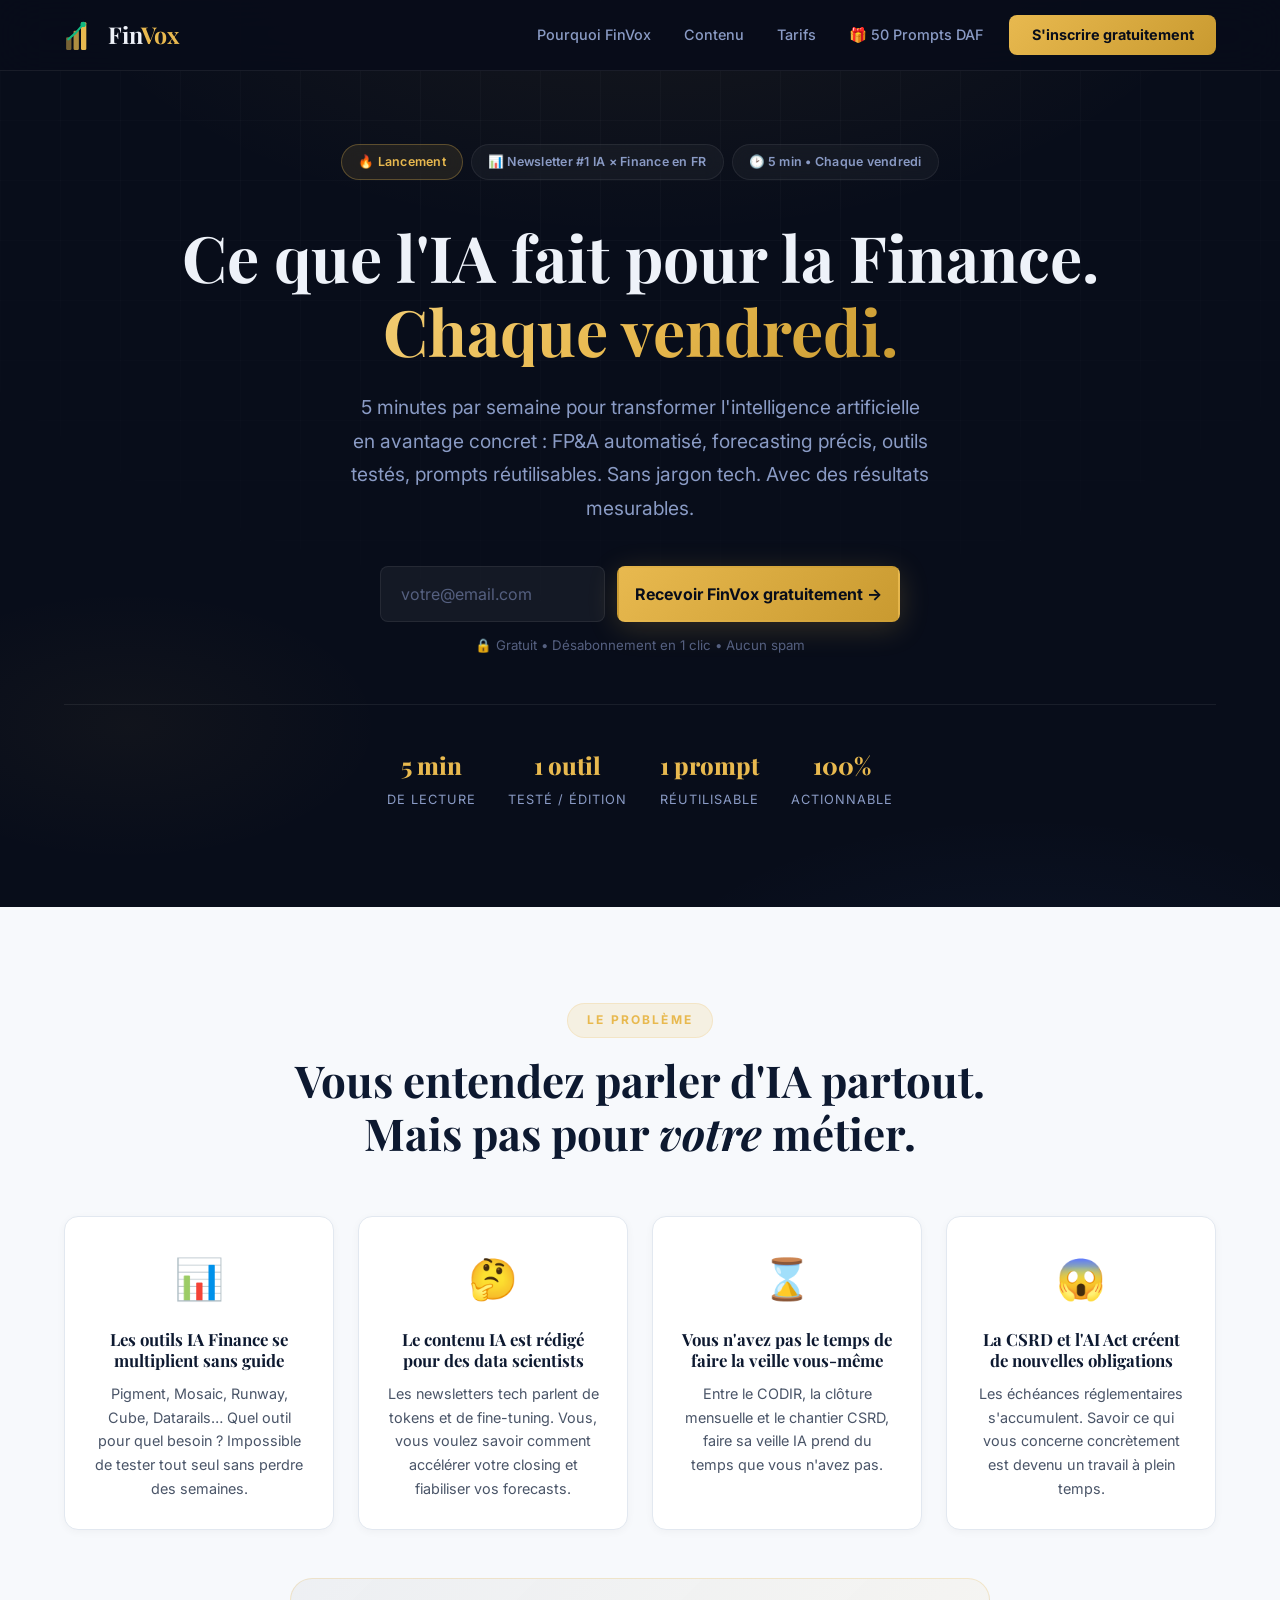
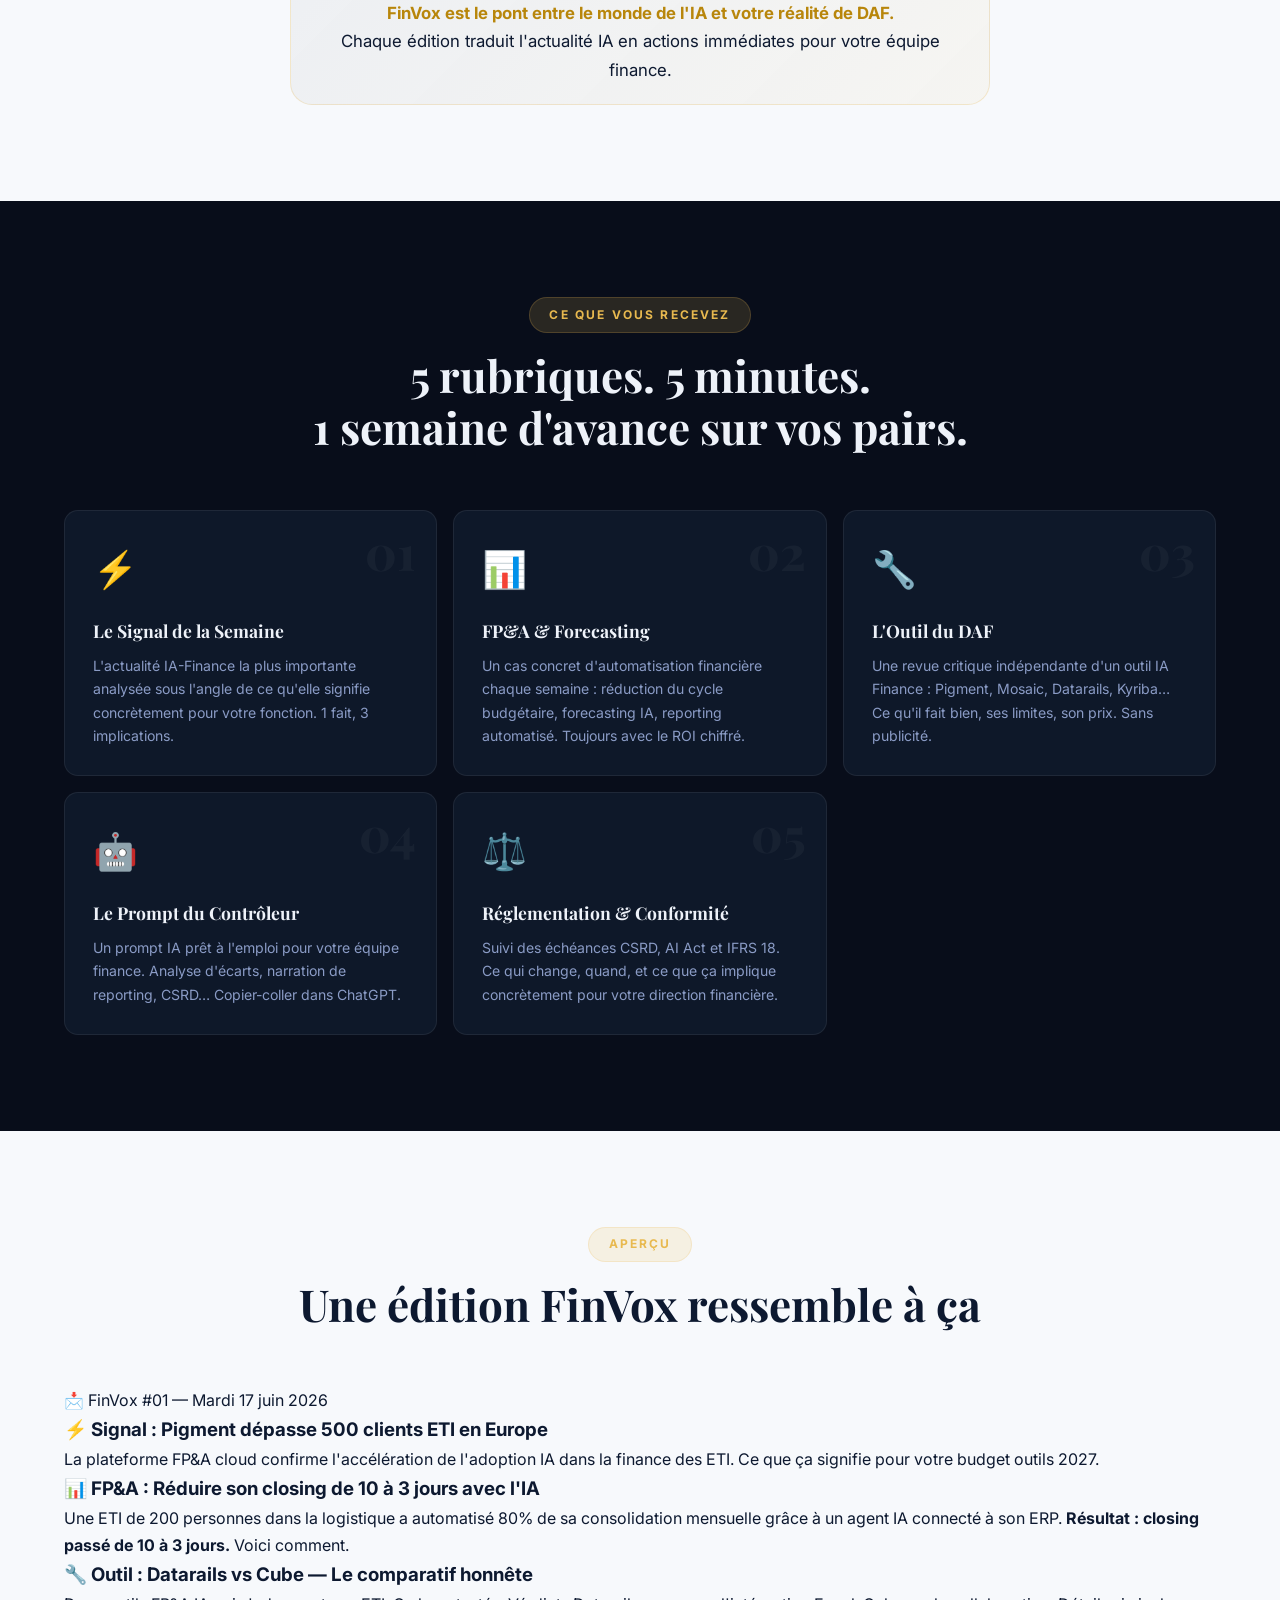
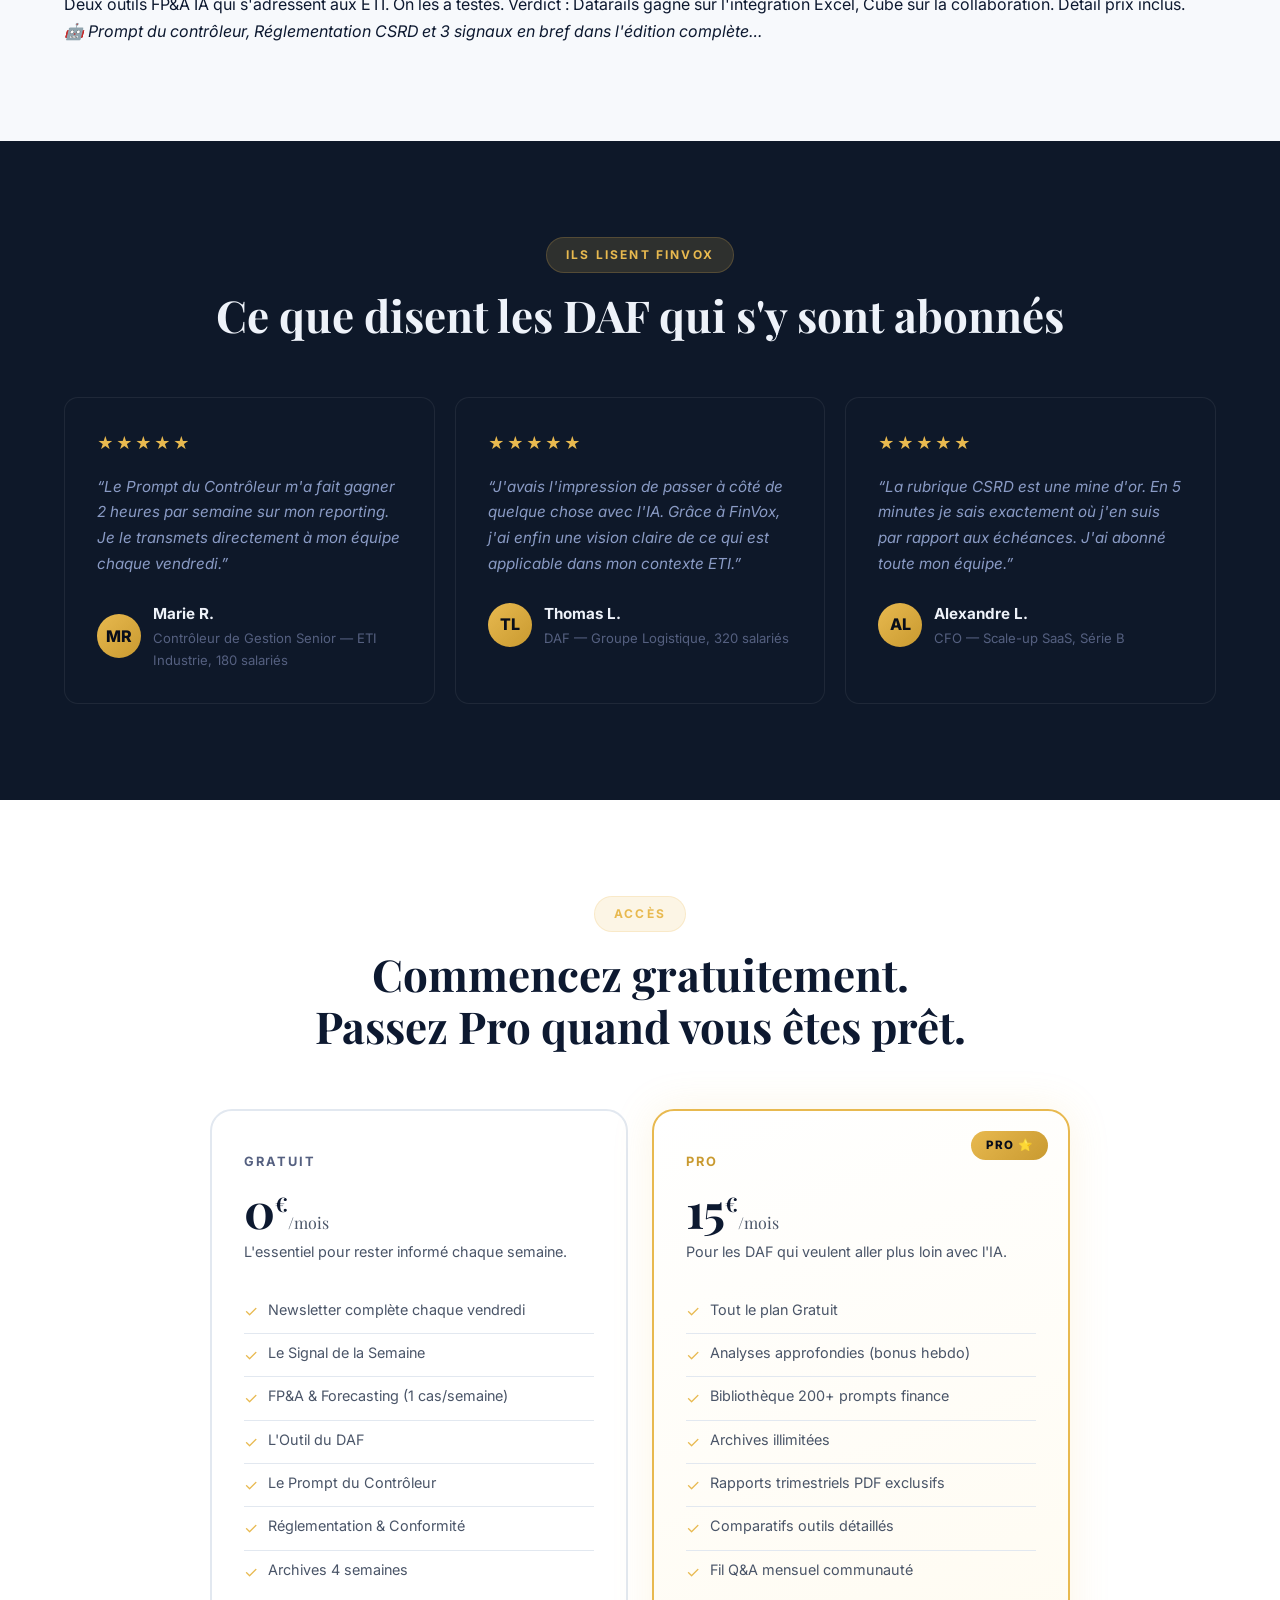
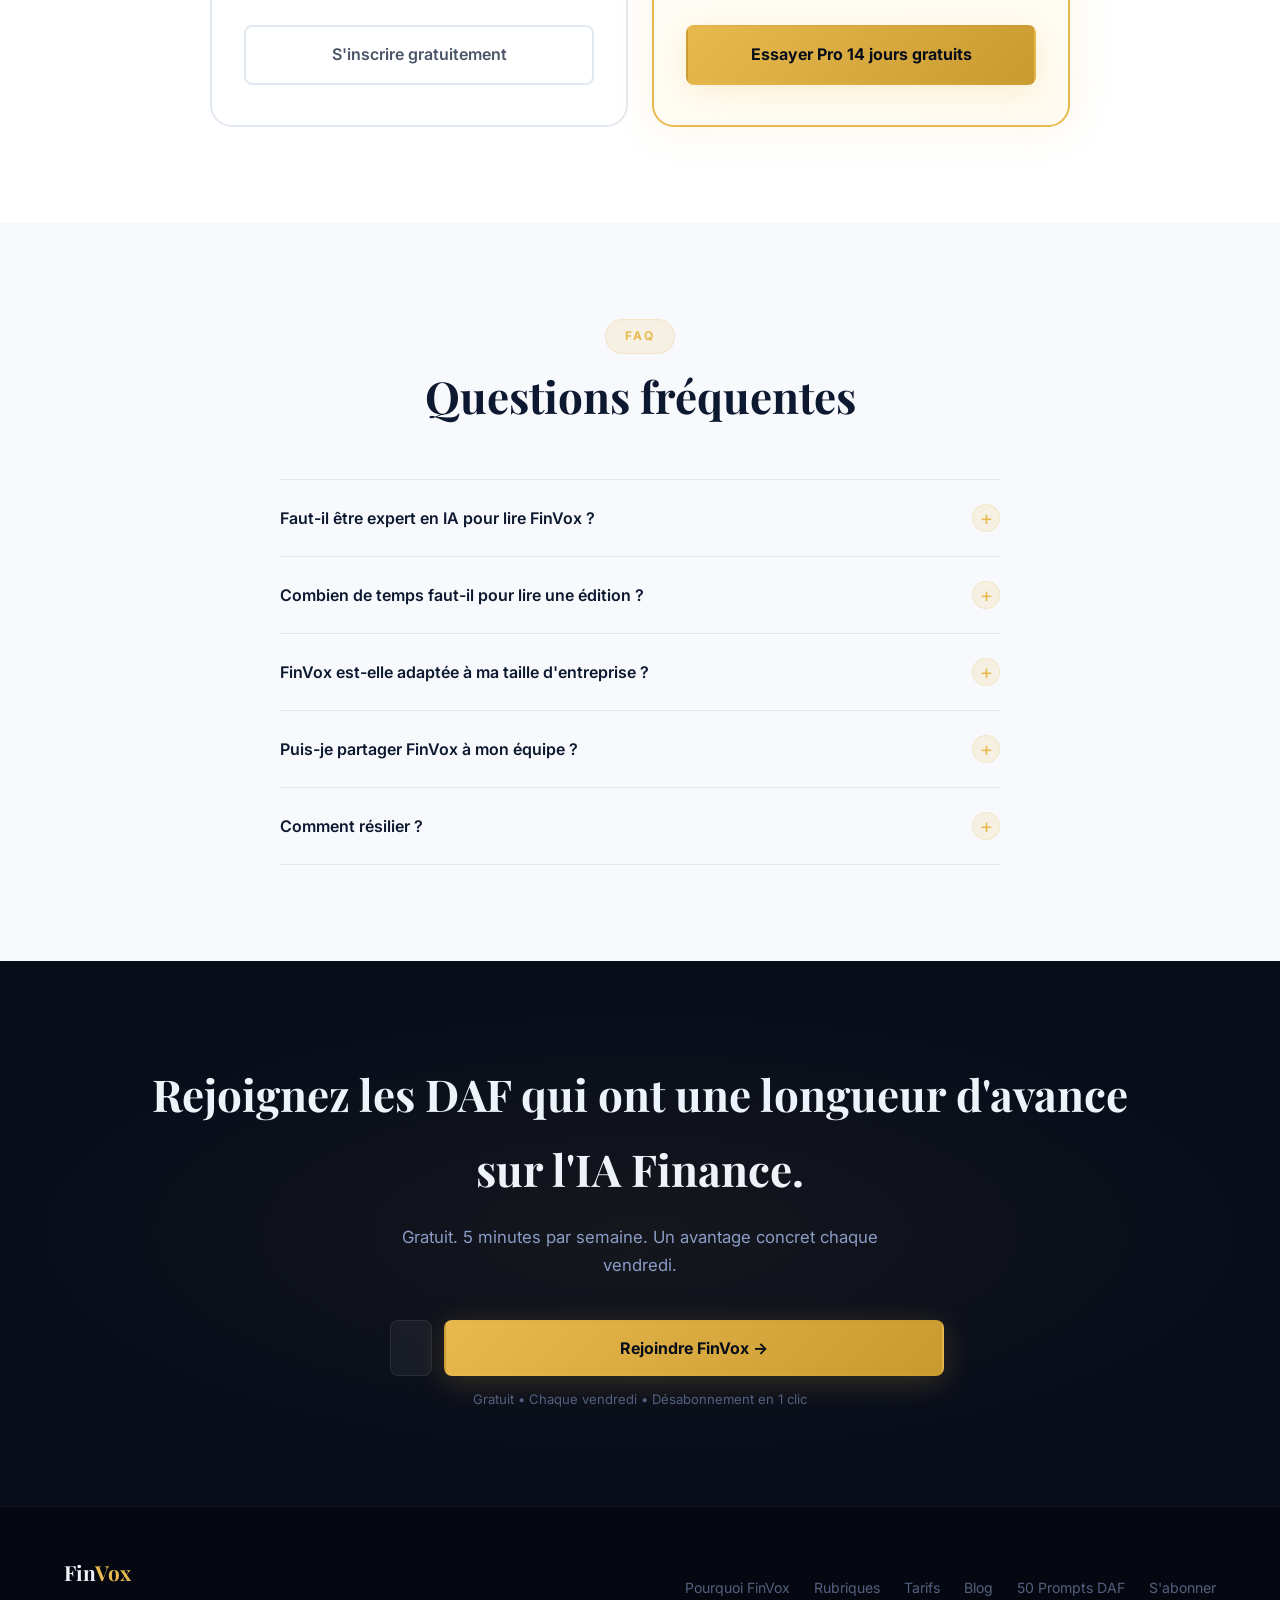
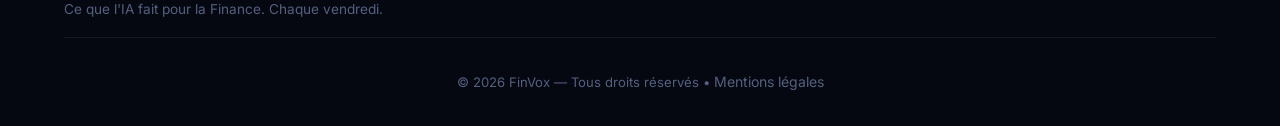
==== commit fb66b785: "Nettoyage final, mise à jour a-propos et sitemap, nouveau design premium" ====
--- a/index.html
+++ b/index.html
@@ -3,14 +3,14 @@
 <head>
     <meta charset="UTF-8">
     <meta name="viewport" content="width=device-width, initial-scale=1.0">
-    <meta name="description" content="FinVox — La newsletter hebdomadaire qui traduit l'intelligence artificielle en avantages concrets pour les Directeurs Financiers. FP&A, forecasting, outils IA, CSRD. Chaque mardi.">
+    <meta name="description" content="FinVox — La newsletter hebdomadaire qui traduit l'intelligence artificielle en avantages concrets pour les Directeurs Financiers. FP&A, forecasting, outils IA, CSRD. Chaque vendredi.">
     <meta name="keywords" content="IA finance, intelligence artificielle DAF, newsletter CFO, FP&A automatisé, forecasting IA, CSRD IA, outils IA directeur financier, prompt finance">
     <meta name="author" content="FinVox">
     <meta name="robots" content="index, follow">
 
     <!-- Open Graph -->
     <meta property="og:title" content="FinVox — L'IA au service de la Finance">
-    <meta property="og:description" content="FP&A, forecasting, outils IA et prompts directement applicables à votre pratique financière. Chaque mardi.">
+    <meta property="og:description" content="FP&A, forecasting, outils IA et prompts directement applicables à votre pratique financière. Chaque vendredi.">
     <meta property="og:type" content="website">
     <meta property="og:url" content="https://finvox.fr">
     <meta property="og:locale" content="fr_FR">
@@ -20,7 +20,7 @@
     <meta name="twitter:title" content="FinVox — L'IA au service de la Finance">
     <meta name="twitter:description" content="La newsletter francophone IA pour les Directeurs Financiers et CFO.">
 
-    <title>FinVox — Ce que l'IA fait pour la Finance. Chaque mardi.</title>
+    <title>FinVox — Ce que l'IA fait pour la Finance. Chaque vendredi.</title>
 
     <!-- Favicon -->
     <link rel="icon" type="image/svg+xml" href="assets/favicon.svg">
@@ -83,16 +83,17 @@
     <!-- ========== 2. HERO ========== -->
     <section class="hero" id="inscription">
         <div class="hero__bg-pattern"></div>
+        <div class="hero__bg-grid"></div>
         <div class="container">
             <div class="hero__badges fade-in">
-                <span class="badge badge--new">&#128293; Nouveau</span>
+                <span class="badge badge--new">&#128293; Lancement</span>
                 <span class="badge">&#128202; Newsletter #1 IA &times; Finance en FR</span>
-                <span class="badge">Chaque mardi matin</span>
+                <span class="badge">&#128337; 5 min &bull; Chaque vendredi</span>
             </div>
 
             <h1 class="hero__title fade-in">
                 Ce que l&#39;IA fait pour la Finance.<br>
-                <span class="hero__title-accent">Chaque mardi.</span>
+                <span class="hero__title-accent">Chaque vendredi.</span>
             </h1>
 
             <p class="hero__subtitle fade-in">
@@ -104,7 +105,7 @@
             <form class="hero__form fade-in" action="https://finvox.beehiiv.com/subscribe" method="GET" target="_blank">
                 <div class="hero__form-group">
                     <input type="email" name="email" placeholder="votre@email.com" class="hero__input" required>
-                    <button type="submit" class="btn btn--primary hero__btn">Recevoir FinVox gratuitement &#8594;</button>
+                    <button type="submit" class="btn btn--gold hero__btn">Recevoir FinVox gratuitement &#8594;</button>
                 </div>
                 <p class="hero__form-note">&#128274; Gratuit &bull; D&eacute;sabonnement en 1 clic &bull; Aucun spam</p>
             </form>
@@ -158,33 +159,33 @@
     <section class="content-section" id="contenu">
         <div class="container">
             <div class="section-header">
-                <span class="section-tag">Ce que vous recevez</span>
-                <h2 class="section-title">5 rubriques. 5 minutes.<br>1 semaine d&#39;avance sur vos pairs.</h2>
+                <span class="section-tag section-tag--dark">Ce que vous recevez</span>
+                <h2 class="section-title section-title--dark">5 rubriques. 5 minutes.<br>1 semaine d&#39;avance sur vos pairs.</h2>
             </div>
             <div class="rubrics__grid">
                 <div class="rubric-card">
                     <div class="rubric-card__num">01</div>
                     <div class="rubric-card__icon">&#9889;</div>
                     <h3 class="rubric-card__title">Le Signal de la Semaine</h3>
-                    <p class="rubric-card__desc">L&#39;actualit&eacute; IA-Finance la plus importante de la semaine, analys&eacute;e sous l&#39;angle de ce qu&#39;elle signifie concr&egrave;tement pour votre fonction.</p>
+                    <p class="rubric-card__desc">L&#39;actualit&eacute; IA-Finance la plus importante analys&eacute;e sous l&#39;angle de ce qu&#39;elle signifie concr&egrave;tement pour votre fonction. 1 fait, 3 implications.</p>
                 </div>
                 <div class="rubric-card">
                     <div class="rubric-card__num">02</div>
                     <div class="rubric-card__icon">&#128202;</div>
                     <h3 class="rubric-card__title">FP&amp;A &amp; Forecasting</h3>
-                    <p class="rubric-card__desc">Un cas concret d&#39;automatisation financière chaque semaine : r&eacute;duction du cycle budg&eacute;taire, forecasting IA, reporting automatis&eacute;. Toujours avec le ROI chiffr&eacute;.</p>
+                    <p class="rubric-card__desc">Un cas concret d&#39;automatisation financi&egrave;re chaque semaine&nbsp;: r&eacute;duction du cycle budg&eacute;taire, forecasting IA, reporting automatis&eacute;. Toujours avec le ROI chiffr&eacute;.</p>
                 </div>
                 <div class="rubric-card">
                     <div class="rubric-card__num">03</div>
                     <div class="rubric-card__icon">&#128295;</div>
                     <h3 class="rubric-card__title">L&#39;Outil du DAF</h3>
-                    <p class="rubric-card__desc">Une revue critique d&#39;un outil IA Finance : ce qu&#39;il fait bien, ses limites, son prix, pour qui. Sans publicit&eacute;, sans parti pris.</p>
+                    <p class="rubric-card__desc">Une revue critique ind&eacute;pendante d&#39;un outil IA Finance&nbsp;: Pigment, Mosaic, Datarails, Kyriba&hellip; Ce qu&#39;il fait bien, ses limites, son prix. Sans publicit&eacute;.</p>
                 </div>
                 <div class="rubric-card">
                     <div class="rubric-card__num">04</div>
                     <div class="rubric-card__icon">&#129302;</div>
                     <h3 class="rubric-card__title">Le Prompt du Contr&ocirc;leur</h3>
-                    <p class="rubric-card__desc">Un prompt IA pr&ecirc;t &agrave; l&#39;emploi pour votre &eacute;quipe finance : analyse d&#39;&eacute;carts, narration de reporting, due diligence, CSRD&hellip; Copier-coller dans ChatGPT.</p>
+                    <p class="rubric-card__desc">Un prompt IA pr&ecirc;t &agrave; l&#39;emploi pour votre &eacute;quipe finance. Analyse d&#39;&eacute;carts, narration de reporting, CSRD&hellip; Copier-coller dans ChatGPT.</p>
                 </div>
                 <div class="rubric-card">
                     <div class="rubric-card__num">05</div>
@@ -229,37 +230,40 @@
     <section class="testimonials">
         <div class="container">
             <div class="section-header">
-                <span class="section-tag">Ils lisent FinVox</span>
-                <h2 class="section-title">Ce que disent les DAF qui s&#39;y sont abonn&eacute;s</h2>
+                <span class="section-tag section-tag--dark">Ils lisent FinVox</span>
+                <h2 class="section-title section-title--dark">Ce que disent les DAF qui s&#39;y sont abonn&eacute;s</h2>
             </div>
             <div class="testimonials__grid">
                 <div class="testimonial-card">
-                    <p class="testimonial-card__text">&#8220;Le Prompt du Contr&ocirc;leur m&#39;a fait gagner 2 heures par semaine sur mon reporting. Je le transmets directement &agrave; mon &eacute;quipe chaque mardi.&#8221;</p>
-                    <div class="testimonial-card__author">
-                        <div class="testimonial-card__avatar">MR</div>
+                    <div class="testimonial-stars">&#9733;&#9733;&#9733;&#9733;&#9733;</div>
+                    <p class="testimonial-text">&#8220;Le Prompt du Contr&ocirc;leur m&#39;a fait gagner 2 heures par semaine sur mon reporting. Je le transmets directement &agrave; mon &eacute;quipe chaque vendredi.&#8221;</p>
+                    <div class="testimonial-author">
+                        <div class="testimonial-avatar">MR</div>
                         <div>
-                            <strong>Marie R.</strong>
-                            <span>Contr&ocirc;leur de Gestion Senior &mdash; ETI Industrie, 180 salari&eacute;s</span>
+                            <div class="testimonial-name">Marie R.</div>
+                            <div class="testimonial-role">Contr&ocirc;leur de Gestion Senior &mdash; ETI Industrie, 180 salari&eacute;s</div>
                         </div>
                     </div>
                 </div>
                 <div class="testimonial-card">
-                    <p class="testimonial-card__text">&#8220;J&#39;avais l&#39;impression de passer &agrave; c&ocirc;t&eacute; de quelque chose avec l&#39;IA. Gr&acirc;ce &agrave; FinVox, j&#39;ai enfin une vision claire de ce qui est applicable dans mon contexte ETI.&#8221;</p>
-                    <div class="testimonial-card__author">
-                        <div class="testimonial-card__avatar">TL</div>
+                    <div class="testimonial-stars">&#9733;&#9733;&#9733;&#9733;&#9733;</div>
+                    <p class="testimonial-text">&#8220;J&#39;avais l&#39;impression de passer &agrave; c&ocirc;t&eacute; de quelque chose avec l&#39;IA. Gr&acirc;ce &agrave; FinVox, j&#39;ai enfin une vision claire de ce qui est applicable dans mon contexte ETI.&#8221;</p>
+                    <div class="testimonial-author">
+                        <div class="testimonial-avatar">TL</div>
                         <div>
-                            <strong>Thomas L.</strong>
-                            <span>DAF &mdash; Groupe Logistique, 320 salari&eacute;s</span>
+                            <div class="testimonial-name">Thomas L.</div>
+                            <div class="testimonial-role">DAF &mdash; Groupe Logistique, 320 salari&eacute;s</div>
                         </div>
                     </div>
                 </div>
                 <div class="testimonial-card">
-                    <p class="testimonial-card__text">&#8220;La rubrique CSRD est une mine d&#39;or. En 5 minutes je sais exactement o&ugrave; j&#39;en suis par rapport aux &eacute;ch&eacute;ances. Je l&#39;ai abonné toute mon &eacute;quipe.&#8221;</p>
-                    <div class="testimonial-card__author">
-                        <div class="testimonial-card__avatar">AL</div>
+                    <div class="testimonial-stars">&#9733;&#9733;&#9733;&#9733;&#9733;</div>
+                    <p class="testimonial-text">&#8220;La rubrique CSRD est une mine d&#39;or. En 5 minutes je sais exactement o&ugrave; j&#39;en suis par rapport aux &eacute;ch&eacute;ances. J&#39;ai abonn&eacute; toute mon &eacute;quipe.&#8221;</p>
+                    <div class="testimonial-author">
+                        <div class="testimonial-avatar">AL</div>
                         <div>
-                            <strong>Alexandre L.</strong>
-                            <span>CFO &mdash; Scale-up SaaS, S&eacute;rie B</span>
+                            <div class="testimonial-name">Alexandre L.</div>
+                            <div class="testimonial-role">CFO &mdash; Scale-up SaaS, S&eacute;rie B</div>
                         </div>
                     </div>
                 </div>
@@ -272,36 +276,39 @@
         <div class="container">
             <div class="section-header">
                 <span class="section-tag">Acc&egrave;s</span>
-                <h2 class="section-title">Commencez gratuitement.<br>Passez Pro quand vous êtes pr&ecirc;t.</h2>
+                <h2 class="section-title">Commencez gratuitement.<br>Passez Pro quand vous &ecirc;tes pr&ecirc;t.</h2>
             </div>
             <div class="pricing__grid">
                 <div class="pricing-card">
-                    <div class="pricing-card__badge">Gratuit</div>
-                    <div class="pricing-card__price"><span class="price">0&euro;</span><span>/mois</span></div>
-                    <ul class="pricing-card__features">
-                        <li>&#10003; Newsletter compl&egrave;te chaque mardi</li>
-                        <li>&#10003; Le Signal de la Semaine</li>
-                        <li>&#10003; FP&amp;A &amp; Forecasting (1 cas/semaine)</li>
-                        <li>&#10003; L&#39;Outil du DAF</li>
-                        <li>&#10003; Le Prompt du Contr&ocirc;leur</li>
-                        <li>&#10003; R&eacute;glementation &amp; Conformit&eacute;</li>
-                        <li>&#10003; Acc&egrave;s aux archives (4 semaines)</li>
+                    <div class="pricing-plan">Gratuit</div>
+                    <div class="pricing-price">0<sup>&euro;</sup><span>/mois</span></div>
+                    <p class="pricing-desc">L&#39;essentiel pour rester inform&eacute; chaque semaine.</p>
+                    <ul class="pricing-features">
+                        <li class="pricing-feature"><span class="pricing-feature-icon">&#10003;</span> Newsletter compl&egrave;te chaque vendredi</li>
+                        <li class="pricing-feature"><span class="pricing-feature-icon">&#10003;</span> Le Signal de la Semaine</li>
+                        <li class="pricing-feature"><span class="pricing-feature-icon">&#10003;</span> FP&amp;A &amp; Forecasting (1 cas/semaine)</li>
+                        <li class="pricing-feature"><span class="pricing-feature-icon">&#10003;</span> L&#39;Outil du DAF</li>
+                        <li class="pricing-feature"><span class="pricing-feature-icon">&#10003;</span> Le Prompt du Contr&ocirc;leur</li>
+                        <li class="pricing-feature"><span class="pricing-feature-icon">&#10003;</span> R&eacute;glementation &amp; Conformit&eacute;</li>
+                        <li class="pricing-feature"><span class="pricing-feature-icon">&#10003;</span> Archives 4 semaines</li>
                     </ul>
-                    <a href="https://finvox.beehiiv.com/subscribe" class="btn btn--outline pricing-card__btn">S&#39;inscrire gratuitement</a>
+                    <a href="https://finvox.beehiiv.com/subscribe" class="btn btn--outline pricing-cta">S&#39;inscrire gratuitement</a>
                 </div>
                 <div class="pricing-card pricing-card--featured">
-                    <div class="pricing-card__badge pricing-card__badge--gold">Pro &#11088;</div>
-                    <div class="pricing-card__price"><span class="price">15&euro;</span><span>/mois</span></div>
-                    <ul class="pricing-card__features">
-                        <li>&#10003; Tout le plan Gratuit</li>
-                        <li>&#10003; Analyses approfondies (bonus hebdo)</li>
-                        <li>&#10003; Biblioth&egrave;que de 200+ prompts finance</li>
-                        <li>&#10003; Acc&egrave;s archives illimit&eacute;es</li>
-                        <li>&#10003; Rapports trimestriels PDF exclusifs</li>
-                        <li>&#10003; Comparatifs outils d&eacute;taill&eacute;s</li>
-                        <li>&#10003; Fil Q&amp;A mensuel avec la communaut&eacute;</li>
+                    <div class="pricing-badge">Pro &#11088;</div>
+                    <div class="pricing-plan">Pro</div>
+                    <div class="pricing-price">15<sup>&euro;</sup><span>/mois</span></div>
+                    <p class="pricing-desc">Pour les DAF qui veulent aller plus loin avec l&#39;IA.</p>
+                    <ul class="pricing-features">
+                        <li class="pricing-feature"><span class="pricing-feature-icon">&#10003;</span> Tout le plan Gratuit</li>
+                        <li class="pricing-feature"><span class="pricing-feature-icon">&#10003;</span> Analyses approfondies (bonus hebdo)</li>
+                        <li class="pricing-feature"><span class="pricing-feature-icon">&#10003;</span> Biblioth&egrave;que 200+ prompts finance</li>
+                        <li class="pricing-feature"><span class="pricing-feature-icon">&#10003;</span> Archives illimit&eacute;es</li>
+                        <li class="pricing-feature"><span class="pricing-feature-icon">&#10003;</span> Rapports trimestriels PDF exclusifs</li>
+                        <li class="pricing-feature"><span class="pricing-feature-icon">&#10003;</span> Comparatifs outils d&eacute;taill&eacute;s</li>
+                        <li class="pricing-feature"><span class="pricing-feature-icon">&#10003;</span> Fil Q&amp;A mensuel communaut&eacute;</li>
                     </ul>
-                    <a href="https://finvox.beehiiv.com/subscribe" class="btn btn--primary pricing-card__btn">Essayer Pro 14 jours gratuits</a>
+                    <a href="https://finvox.beehiiv.com/subscribe" class="btn btn--gold pricing-cta">Essayer Pro 14 jours gratuits</a>
                 </div>
             </div>
         </div>
@@ -314,30 +321,41 @@
                 <span class="section-tag">FAQ</span>
                 <h2 class="section-title">Questions fr&eacute;quentes</h2>
             </div>
-            <div class="faq__grid">
+            <div class="faq__list">
                 <div class="faq-item">
-                    <h3>Faut-il être expert en IA pour lire FinVox&nbsp;?</h3>
-                    <p>Non. FinVox est &eacute;crite pour des professionnels de la finance, pas des data scientists. Aucun jargon technique &mdash; uniquement ce qui est applicable directement dans votre travail quotidien.</p>
+                    <div class="faq-question">
+                        <h3>Faut-il &ecirc;tre expert en IA pour lire FinVox&nbsp;?</h3>
+                        <span class="faq-icon">+</span>
+                    </div>
+                    <p class="faq-answer">Non. FinVox est &eacute;crite pour des professionnels de la finance, pas des data scientists. Aucun jargon technique &mdash; uniquement ce qui est applicable directement dans votre travail quotidien.</p>
                 </div>
                 <div class="faq-item">
-                    <h3>Combien de temps faut-il pour lire une &eacute;dition&nbsp;?</h3>
-                    <p>5 minutes. Chaque &eacute;dition est con&ccedil;ue pour être lue pendant votre caf&eacute; du mardi matin. Les rubriques sont ind&eacute;pendantes : vous pouvez n&#39;en lire qu&#39;une si vous manquez de temps.</p>
+                    <div class="faq-question">
+                        <h3>Combien de temps faut-il pour lire une &eacute;dition&nbsp;?</h3>
+                        <span class="faq-icon">+</span>
+                    </div>
+                    <p class="faq-answer">5 minutes. Chaque &eacute;dition est con&ccedil;ue pour &ecirc;tre lue pendant votre caf&eacute; du vendredi matin. Les rubriques sont ind&eacute;pendantes&nbsp;: vous pouvez n&#39;en lire qu&#39;une si vous manquez de temps.</p>
                 </div>
                 <div class="faq-item">
-                    <h3>FinVox est-elle adapt&eacute;e &agrave; ma taille d&#39;entreprise&nbsp;?</h3>
-                    <p>FinVox cible les DAF, CFO et Contr&ocirc;leurs de Gestion d&#39;ETI et scale-ups (50&ndash;500 salari&eacute;s). Les cas concrets et outils pr&eacute;sent&eacute;s sont s&eacute;lectionn&eacute;s pour ce contexte, pas pour les grands groupes CAC 40.</p>
+                    <div class="faq-question">
+                        <h3>FinVox est-elle adapt&eacute;e &agrave; ma taille d&#39;entreprise&nbsp;?</h3>
+                        <span class="faq-icon">+</span>
+                    </div>
+                    <p class="faq-answer">FinVox cible les DAF, CFO et Contr&ocirc;leurs de Gestion d&#39;ETI et scale-ups (50&ndash;500 salari&eacute;s). Les cas concrets et outils pr&eacute;sent&eacute;s sont s&eacute;lectionn&eacute;s pour ce contexte, pas pour les grands groupes CAC 40.</p>
                 </div>
                 <div class="faq-item">
-                    <h3>Puis-je partager FinVox &agrave; mon &eacute;quipe&nbsp;?</h3>
-                    <p>Absolument &mdash; c&#39;est m&ecirc;me recommand&eacute;. Chaque prompt et outil peut être directement transmis &agrave; vos contr&ocirc;leurs. Abonnez les membres de votre &eacute;quipe individuellement pour qu&#39;ils b&eacute;n&eacute;ficient de l&#39;acc&egrave;s complet.</p>
+                    <div class="faq-question">
+                        <h3>Puis-je partager FinVox &agrave; mon &eacute;quipe&nbsp;?</h3>
+                        <span class="faq-icon">+</span>
+                    </div>
+                    <p class="faq-answer">Absolument &mdash; c&#39;est m&ecirc;me recommand&eacute;. Abonnez les membres de votre &eacute;quipe individuellement pour qu&#39;ils b&eacute;n&eacute;ficient de l&#39;acc&egrave;s complet.</p>
                 </div>
                 <div class="faq-item">
-                    <h3>Comment est s&eacute;lectionn&eacute; le contenu&nbsp;?</h3>
-                    <p>Une veille automatis&eacute;e analyse chaque semaine des centaines de sources (publications finance, benchmarks, outils, r&eacute;glementation). Seul ce qui est v&eacute;rifi&eacute;, applicable et pertinent pour une ETI est retenu.</p>
-                </div>
-                <div class="faq-item">
-                    <h3>Comment r&eacute;silier&nbsp;?</h3>
-                    <p>En 1 clic depuis n&#39;importe quelle &eacute;dition. Aucune question pos&eacute;e, aucun formulaire &agrave; remplir.</p>
+                    <div class="faq-question">
+                        <h3>Comment r&eacute;silier&nbsp;?</h3>
+                        <span class="faq-icon">+</span>
+                    </div>
+                    <p class="faq-answer">En 1 clic depuis n&#39;importe quelle &eacute;dition. Aucune question pos&eacute;e, aucun formulaire &agrave; remplir.</p>
                 </div>
             </div>
         </div>
@@ -346,17 +364,17 @@
     <!-- ========== 9. CTA FINAL ========== -->
     <section class="cta-final">
         <div class="container">
-            <div class="cta-final__content">
-                <h2 class="cta-final__title">
-                    Rejoignez les DAF qui ont une longueur d&#39;avance
-                    sur l&#39;IA Finance.
-                </h2>
-                <form class="hero__form" action="https://finvox.beehiiv.com/subscribe" method="GET" target="_blank">
+            <h2 class="cta-final__title">
+                Rejoignez les DAF qui ont une longueur d&#39;avance<br>sur l&#39;IA Finance.
+            </h2>
+            <p class="cta-final__subtitle">Gratuit. 5 minutes par semaine. Un avantage concret chaque vendredi.</p>
+            <div class="cta-final__form">
+                <form action="https://finvox.beehiiv.com/subscribe" method="GET" target="_blank">
                     <div class="hero__form-group">
                         <input type="email" name="email" placeholder="votre@email.com" class="hero__input" required>
-                        <button type="submit" class="btn btn--primary hero__btn">Rejoindre FinVox &#8594;</button>
-                    </div>
-                    <p class="hero__form-note">Gratuit &bull; Chaque mardi &bull; D&eacute;sabonnement en 1 clic</p>
+                        <button type="submit" class="btn btn--gold hero__btn">Rejoindre FinVox &#8594;</button>
+                    </div>
+                    <p class="cta-final__note">Gratuit &bull; Chaque vendredi &bull; D&eacute;sabonnement en 1 clic</p>
                 </form>
             </div>
         </div>
@@ -367,43 +385,21 @@
     <!-- ========== FOOTER ========== -->
     <footer class="footer">
         <div class="container">
-            <div class="footer__grid">
+            <div class="footer__inner">
                 <div class="footer__brand">
-                    <span class="footer__logo">Fin<span style="color:var(--gold)">Vox</span></span>
-                    <p class="footer__tagline">Ce que l&#39;IA fait pour la Finance. Chaque mardi.</p>
-                    <p class="footer__desc">La newsletter hebdomadaire pour les Directeurs Financiers, CFO et Contr&ocirc;leurs de Gestion qui veulent transformer l&#39;IA en avantage comp&eacute;titif concret.</p>
+                    <div class="footer__logo">Fin<span>Vox</span></div>
+                    <div class="footer__tagline">Ce que l&#39;IA fait pour la Finance. Chaque vendredi.</div>
                 </div>
                 <div class="footer__links">
-                    <h4>Navigation</h4>
-                    <ul>
-                        <li><a href="#avantages">Pourquoi FinVox</a></li>
-                        <li><a href="#contenu">Rubriques</a></li>
-                        <li><a href="#tarifs">Tarifs</a></li>
-                        <li><a href="blog.html">Blog</a></li>
-                        <li><a href="guide-prompts.html">50 Prompts DAF</a></li>
-                        <li><a href="a-propos/">&#192; propos</a></li>
-                    </ul>
-                </div>
-                <div class="footer__links">
-                    <h4>Th&eacute;matiques</h4>
-                    <ul>
-                        <li><a href="blog.html">FP&amp;A &amp; Forecasting IA</a></li>
-                        <li><a href="blog.html">Outils IA Finance</a></li>
-                        <li><a href="blog.html">CSRD &amp; R&eacute;glementation</a></li>
-                        <li><a href="blog.html">Prompts Finance</a></li>
-                        <li><a href="blog.html">M&amp;A &amp; Due Diligence</a></li>
-                    </ul>
-                </div>
-                <div class="footer__newsletter">
-                    <h4>S&#39;abonner</h4>
-                    <p>Rejoignez les DAF qui re&ccedil;oivent FinVox chaque mardi.</p>
-                    <a href="https://finvox.beehiiv.com/subscribe" class="btn btn--primary btn--sm">S&#39;inscrire gratuitement</a>
-                </div>
-            </div>
-            <div class="footer__bottom">
-                <p>&copy; 2026 FinVox &mdash; Tous droits r&eacute;serv&eacute;s</p>
-                <p><a href="#">Mentions l&eacute;gales</a> &bull; <a href="#">Politique de confidentialit&eacute;</a></p>
-            </div>
+                    <a href="#avantages" class="footer__link">Pourquoi FinVox</a>
+                    <a href="#contenu" class="footer__link">Rubriques</a>
+                    <a href="#tarifs" class="footer__link">Tarifs</a>
+                    <a href="blog.html" class="footer__link">Blog</a>
+                    <a href="guide-prompts.html" class="footer__link">50 Prompts DAF</a>
+                    <a href="https://finvox.beehiiv.com/subscribe" class="footer__link">S&#39;abonner</a>
+                </div>
+            </div>
+            <div class="footer__copy">&copy; 2026 FinVox &mdash; Tous droits r&eacute;serv&eacute;s &bull; <a href="#" class="footer__link">Mentions l&eacute;gales</a></div>
         </div>
     </footer>
 
--- a/css/style.css
+++ b/css/style.css
@@ -1,49 +1,56 @@
 /* ============================================
-   FinVox — Landing Page Styles
-   Navy #0f172a | Blue #2563eb | Green #10b981 | White | Gray #f5f5f5
+   FinVox — Landing Page Styles v2
+   Premium Finance Dark Theme
+   Midnight #080d1a | Gold #e8b94f | Blue #4f8ef7 | Slate #1a2540
    Inter (body) + Playfair Display (headings)
    ============================================ */
 
 :root {
-    --navy: #0f172a;
-    --navy-dark: #070c18;
-    --navy-light: #1e293b;
-    --gold: #2563eb;
-    --gold-light: #3b82f6;
-    --gold-dark: #1d4ed8;
-    --green: #10b981;
-    --green-light: #34d399;
-    --green-dark: #059669;
+    /* Brand Colors */
+    --midnight: #080d1a;
+    --midnight-soft: #0e1829;
+    --slate: #1a2540;
+    --slate-light: #243155;
+    --gold: #e8b94f;
+    --gold-light: #f2cc72;
+    --gold-dark: #c99a30;
+    --gold-muted: rgba(232,185,79,.15);
+    --blue: #4f8ef7;
+    --blue-light: #7aabff;
+    --blue-muted: rgba(79,142,247,.12);
     --white: #ffffff;
-    --gray-50: #fafafa;
-    --gray-100: #f5f5f5;
-    --gray-200: #eeeeee;
-    --gray-300: #e0e0e0;
-    --gray-400: #bdbdbd;
-    --gray-500: #9e9e9e;
-    --gray-600: #757575;
-    --gray-700: #616161;
-    --gray-800: #424242;
-    --gray-900: #212121;
-    --success: #2e7d32;
-    --error: #c62828;
+    --text-primary: #eef2f9;
+    --text-secondary: #8a9bc5;
+    --text-muted: #556080;
+    --border: rgba(255,255,255,.07);
+    --border-hover: rgba(232,185,79,.35);
+    --card-bg: #0e1829;
+    --card-bg-hover: #111e35;
+    /* Light Sections */
+    --light-bg: #f7f9fc;
+    --light-card: #ffffff;
+    --light-text: #0d1930;
+    --light-text-2: #4a5568;
+    --light-border: #e2e8f0;
+    /* Shadows */
+    --shadow-sm: 0 2px 8px rgba(0,0,0,.25);
+    --shadow-md: 0 4px 20px rgba(0,0,0,.35);
+    --shadow-lg: 0 8px 40px rgba(0,0,0,.4);
+    --shadow-gold: 0 6px 30px rgba(232,185,79,.2);
+    --shadow-blue: 0 6px 30px rgba(79,142,247,.2);
+    /* Layout */
+    --radius-sm: 8px;
+    --radius-md: 14px;
+    --radius-lg: 22px;
+    --ease: .3s cubic-bezier(.4, 0, .2, 1);
     --font-body: 'Inter', -apple-system, BlinkMacSystemFont, sans-serif;
     --font-heading: 'Playfair Display', Georgia, serif;
-    --shadow-sm: 0 1px 3px rgba(26,35,126,.08);
-    --shadow-md: 0 4px 12px rgba(26,35,126,.1);
-    --shadow-lg: 0 8px 30px rgba(26,35,126,.12);
-    --shadow-xl: 0 16px 50px rgba(26,35,126,.15);
-    --shadow-gold: 0 8px 30px rgba(37,99,235,.25);
-    --radius-sm: 6px;
-    --radius-md: 12px;
-    --radius-lg: 20px;
-    --ease: .3s cubic-bezier(.4, 0, .2, 1);
 }
 
 /* --- Reset --- */
 *, *::before, *::after { margin: 0; padding: 0; box-sizing: border-box; }
 html { scroll-behavior: smooth; -webkit-font-smoothing: antialiased; -moz-osx-font-smoothing: grayscale; }
-body { font-family: var(--font-body); font-size: 16px; line-height: 1.7; color: var(--gray-800); background: var(--white); overflow-x: hidden; }
+body { font-family: var(--font-body); font-size: 16px; line-height: 1.7; color: var(--light-text); background: var(--white); overflow-x: hidden; }
 img { max-width: 100%; display: block; }
 a { text-decoration: none; color: inherit; }
 ul { list-style: none; }
@@ -51,52 +58,59 @@
 input { font-family: inherit; }
 
 /* --- Container --- */
-.container { width: 100%; max-width: 1200px; margin: 0 auto; padding: 0 1.25rem; }
+.container { width: 100%; max-width: 1200px; margin: 0 auto; padding: 0 1.5rem; }
 
 /* --- Section Header --- */
 .section-header { text-align: center; margin-bottom: 3.5rem; }
 .section-tag {
-    display: inline-block; font-size: .8rem; font-weight: 600;
-    letter-spacing: .15em; text-transform: uppercase; color: var(--gold);
-    background: linear-gradient(135deg, rgba(201,169,110,.12), rgba(201,169,110,.06));
+    display: inline-block; font-size: .75rem; font-weight: 700;
+    letter-spacing: .18em; text-transform: uppercase; color: var(--gold);
+    background: var(--gold-muted); border: 1px solid rgba(232,185,79,.2);
     padding: .4rem 1.2rem; border-radius: 50px; margin-bottom: 1rem;
 }
 .section-title {
     font-family: var(--font-heading); font-size: clamp(1.75rem, 4vw, 2.75rem);
-    font-weight: 700; color: var(--navy); line-height: 1.2; margin-bottom: .75rem;
-}
-.section-subtitle { font-size: 1.1rem; color: var(--gray-600); max-width: 600px; margin: 0 auto; }
+    font-weight: 700; color: var(--light-text); line-height: 1.2; margin-bottom: .75rem;
+}
+.section-subtitle { font-size: 1.05rem; color: var(--light-text-2); max-width: 600px; margin: 0 auto; line-height: 1.7; }
+
+/* Dark section variants */
+.section-tag--dark { color: var(--gold); background: var(--gold-muted); border-color: rgba(232,185,79,.2); }
+.section-title--dark { color: var(--text-primary); }
+.section-subtitle--dark { color: var(--text-secondary); }
 
 /* --- Buttons --- */
 .btn {
     display: inline-flex; align-items: center; gap: .5rem;
-    font-size: 1rem; font-weight: 600; padding: .875rem 1.75rem;
+    font-size: 1rem; font-weight: 600; padding: .9rem 1.8rem;
     border-radius: var(--radius-sm); transition: all var(--ease);
-    border: 2px solid transparent; white-space: nowrap;
-}
-.btn__arrow { width: 20px; height: 20px; transition: transform var(--ease); }
+    border: 2px solid transparent; white-space: nowrap; cursor: pointer;
+}
+.btn__arrow { width: 18px; height: 18px; transition: transform var(--ease); }
 .btn:hover .btn__arrow { transform: translateX(4px); }
-.btn--primary {
-    background: linear-gradient(135deg, var(--navy), var(--navy-light));
-    color: var(--white); box-shadow: var(--shadow-md);
-}
-.btn--primary:hover {
-    background: linear-gradient(135deg, var(--navy-dark), var(--navy));
-    box-shadow: var(--shadow-lg); transform: translateY(-2px);
-}
 .btn--gold {
     background: linear-gradient(135deg, var(--gold), var(--gold-dark));
-    color: #ffffff; box-shadow: var(--shadow-gold);
+    color: var(--midnight); box-shadow: var(--shadow-gold); font-weight: 700;
 }
 .btn--gold:hover {
     background: linear-gradient(135deg, var(--gold-light), var(--gold));
+    transform: translateY(-2px); box-shadow: 0 10px 40px rgba(232,185,79,.35);
+}
+.btn--primary {
+    background: linear-gradient(135deg, var(--slate), var(--slate-light));
+    color: var(--white); box-shadow: var(--shadow-md);
+}
+.btn--primary:hover {
+    background: linear-gradient(135deg, var(--slate-light), var(--slate));
     transform: translateY(-2px);
 }
-.btn--outline { border-color: var(--navy); color: var(--navy); background: transparent; }
-.btn--outline:hover { background: var(--navy); color: var(--white); transform: translateY(-2px); }
+.btn--outline-gold { border-color: var(--gold); color: var(--gold); background: transparent; }
+.btn--outline-gold:hover { background: var(--gold); color: var(--midnight); transform: translateY(-2px); }
+.btn--outline { border-color: var(--light-border); color: var(--light-text-2); background: transparent; }
+.btn--outline:hover { border-color: var(--gold); color: var(--gold); transform: translateY(-2px); }
 
 /* --- Scroll Animations --- */
-.fade-in { opacity: 0; transform: translateY(30px); transition: opacity .7s ease-out, transform .7s ease-out; }
+.fade-in { opacity: 0; transform: translateY(24px); transition: opacity .7s ease-out, transform .7s ease-out; }
 .fade-in.visible { opacity: 1; transform: translateY(0); }
 
 /* ============================================
@@ -104,55 +118,53 @@
    ============================================ */
 .header {
     position: fixed; top: 0; left: 0; right: 0; z-index: 1000;
-    background: rgba(255,255,255,.95); backdrop-filter: blur(20px);
-    -webkit-backdrop-filter: blur(20px);
-    border-bottom: 1px solid transparent; transition: all var(--ease);
-}
-.header--scrolled { border-bottom-color: var(--gray-200); box-shadow: var(--shadow-sm); }
-.nav { display: flex; align-items: center; justify-content: space-between; height: 72px; }
-.nav__logo { display: flex; align-items: center; gap: .5rem; }
-.nav__logo-icon { width: 36px; height: 36px; color: var(--navy); }
-.nav__logo-text { font-family: var(--font-heading); font-size: 1.5rem; font-weight: 700; color: var(--navy); }
+    background: rgba(8,13,26,.92); backdrop-filter: blur(24px);
+    -webkit-backdrop-filter: blur(24px);
+    border-bottom: 1px solid var(--border); transition: all var(--ease);
+}
+.header--scrolled { border-bottom-color: rgba(232,185,79,.15); box-shadow: 0 4px 30px rgba(0,0,0,.4); }
+.nav { display: flex; align-items: center; justify-content: space-between; height: 70px; }
+.nav__logo { display: flex; align-items: center; gap: .6rem; }
+.nav__logo-icon { width: 34px; height: 34px; color: var(--gold); }
+.nav__logo-text { font-family: var(--font-heading); font-size: 1.45rem; font-weight: 700; color: var(--text-primary); }
 .nav__logo-accent { color: var(--gold); }
 
-/* Mobile toggle */
 .nav__toggle { display: flex; flex-direction: column; gap: 5px; padding: 8px; z-index: 1001; }
-.nav__toggle span { display: block; width: 24px; height: 2px; background: var(--navy); border-radius: 2px; transition: all var(--ease); }
+.nav__toggle span { display: block; width: 24px; height: 2px; background: var(--text-primary); border-radius: 2px; transition: all var(--ease); }
 .nav__toggle.active span:nth-child(1) { transform: rotate(45deg) translate(5px, 5px); }
 .nav__toggle.active span:nth-child(2) { opacity: 0; }
 .nav__toggle.active span:nth-child(3) { transform: rotate(-45deg) translate(5px, -5px); }
 
-/* Mobile menu */
 .nav__menu {
     position: fixed; top: 0; right: -100%; width: 80%; max-width: 350px;
-    height: 100vh; background: var(--white); display: flex; flex-direction: column;
+    height: 100vh; background: var(--midnight-soft); display: flex; flex-direction: column;
     align-items: flex-start; padding: 100px 2rem 2rem; gap: .5rem;
-    transition: right var(--ease); box-shadow: var(--shadow-xl);
+    transition: right var(--ease); box-shadow: var(--shadow-lg); border-left: 1px solid var(--border);
 }
 .nav__menu.active { right: 0; }
 .nav__link {
-    font-size: 1.05rem; font-weight: 500; color: var(--gray-700);
+    font-size: 1rem; font-weight: 500; color: var(--text-secondary);
     padding: .75rem 0; transition: color var(--ease); position: relative;
 }
-.nav__link:hover { color: var(--navy); }
+.nav__link:hover { color: var(--gold); }
 .nav__cta {
     margin-top: 1rem;
-    background: linear-gradient(135deg, var(--navy), var(--navy-light));
-    color: var(--white) !important; padding: .75rem 1.5rem !important;
-    border-radius: var(--radius-sm); font-weight: 600;
-}
-.nav__cta:hover { background: linear-gradient(135deg, var(--navy-dark), var(--navy)); }
+    background: linear-gradient(135deg, var(--gold), var(--gold-dark));
+    color: var(--midnight) !important; padding: .7rem 1.4rem !important;
+    border-radius: var(--radius-sm); font-weight: 700;
+}
+.nav__cta:hover { background: linear-gradient(135deg, var(--gold-light), var(--gold)); }
 
 @media (min-width: 768px) {
     .nav__toggle { display: none; }
     .nav__menu {
         position: static; width: auto; max-width: none; height: auto;
         flex-direction: row; align-items: center; padding: 0; gap: .25rem;
-        box-shadow: none; background: transparent;
+        box-shadow: none; background: transparent; border-left: none;
     }
-    .nav__link { padding: .5rem 1rem; font-size: .95rem; }
+    .nav__link { padding: .5rem .9rem; font-size: .9rem; }
     .nav__link::after {
-        content: ''; position: absolute; bottom: 0; left: 1rem; right: 1rem;
+        content: ''; position: absolute; bottom: -2px; left: .9rem; right: .9rem;
         height: 2px; background: var(--gold); transform: scaleX(0); transition: transform var(--ease);
     }
     .nav__link:hover::after { transform: scaleX(1); }
@@ -161,368 +173,358 @@
 }
 
 /* ============================================
-   2. HERO
+   2. HERO — Dark Premium
    ============================================ */
 .hero {
-    position: relative; padding: 8rem 0 5rem;
-    background: linear-gradient(160deg, #f0f9ff 0%, #e0f2fe 30%, #f5f5f5 70%, #f0fdf4 100%);
+    position: relative; padding: 9rem 0 6rem;
+    background: var(--midnight);
     overflow: hidden;
 }
 .hero__bg-pattern {
     position: absolute; inset: 0;
-    background-image:
-        radial-gradient(circle at 20% 50%, rgba(26,35,126,.03) 0%, transparent 50%),
-        radial-gradient(circle at 80% 20%, rgba(201,169,110,.05) 0%, transparent 50%),
-        radial-gradient(circle at 60% 80%, rgba(26,35,126,.02) 0%, transparent 40%);
-}
-.hero__content { position: relative; text-align: center; max-width: 800px; margin: 0 auto; }
-.hero__badges { display: flex; flex-wrap: wrap; justify-content: center; gap: .5rem; margin-bottom: 2rem; }
+    background:
+        radial-gradient(ellipse 80% 60% at 50% -10%, rgba(232,185,79,.08) 0%, transparent 60%),
+        radial-gradient(ellipse 60% 40% at 80% 110%, rgba(79,142,247,.06) 0%, transparent 50%),
+        radial-gradient(ellipse 40% 30% at 10% 80%, rgba(232,185,79,.04) 0%, transparent 50%);
+    pointer-events: none;
+}
+.hero__bg-grid {
+    position: absolute; inset: 0;
+    background-image: linear-gradient(rgba(255,255,255,.025) 1px, transparent 1px),
+        linear-gradient(90deg, rgba(255,255,255,.025) 1px, transparent 1px);
+    background-size: 60px 60px;
+    pointer-events: none;
+    mask-image: radial-gradient(ellipse 80% 80% at 50% 0%, black 30%, transparent 100%);
+}
+
+.hero .container { position: relative; text-align: center; }
+
+.hero__badges {
+    display: flex; flex-wrap: wrap; justify-content: center; gap: .5rem; margin-bottom: 2.5rem;
+}
 .badge {
-    display: inline-block; font-size: .8rem; font-weight: 500;
-    padding: .4rem 1rem; background: var(--white); border: 1px solid var(--gray-200);
-    border-radius: 50px; color: var(--gray-700); box-shadow: var(--shadow-sm);
-}
+    display: inline-flex; align-items: center; gap: .4rem;
+    font-size: .78rem; font-weight: 600;
+    padding: .4rem 1rem; border-radius: 50px;
+    border: 1px solid var(--border); color: var(--text-secondary);
+    background: rgba(255,255,255,.04); letter-spacing: .02em;
+    backdrop-filter: blur(8px);
+}
+.badge--new {
+    background: rgba(232,185,79,.1); border-color: rgba(232,185,79,.3);
+    color: var(--gold);
+}
+
 .hero__title {
-    font-family: var(--font-heading); font-size: clamp(2rem, 5.5vw, 3.5rem);
-    font-weight: 700; color: var(--navy); line-height: 1.15; margin-bottom: 1.25rem;
+    font-family: var(--font-heading);
+    font-size: clamp(2.2rem, 6vw, 4rem);
+    font-weight: 700; color: var(--text-primary);
+    line-height: 1.15; margin-bottom: 1.5rem;
+    text-align: center;
 }
 .hero__title-accent {
-    background: linear-gradient(135deg, var(--gold-dark), var(--gold));
+    background: linear-gradient(135deg, var(--gold-light), var(--gold), var(--gold-dark));
     -webkit-background-clip: text; -webkit-text-fill-color: transparent; background-clip: text;
-}
+    display: inline-block;
+}
+
 .hero__subtitle {
-    font-size: clamp(1.05rem, 2vw, 1.25rem); color: var(--gray-600);
-    margin-bottom: 2.5rem; max-width: 600px; margin-left: auto; margin-right: auto;
-}
-.hero__form { max-width: 540px; margin: 0 auto 1.5rem; }
+    font-size: clamp(1.05rem, 2.2vw, 1.2rem);
+    color: var(--text-secondary); line-height: 1.75;
+    margin: 0 auto 2.5rem; max-width: 580px; text-align: center;
+}
+
+.hero__form { max-width: 520px; margin: 0 auto 1.5rem; }
 .hero__form-group { display: flex; flex-direction: column; gap: .75rem; }
 .hero__input {
     width: 100%; padding: 1rem 1.25rem; font-size: 1rem;
-    border: 2px solid var(--gray-300); border-radius: var(--radius-sm);
-    background: var(--white); transition: all var(--ease); outline: none;
-}
-.hero__input:focus { border-color: var(--navy); box-shadow: 0 0 0 4px rgba(26,35,126,.1); }
-.hero__input::placeholder { color: var(--gray-400); }
-.hero__btn { width: 100%; justify-content: center; padding: 1rem; font-size: 1.05rem; }
+    border: 1.5px solid var(--border); border-radius: var(--radius-sm);
+    background: rgba(255,255,255,.05); color: var(--text-primary);
+    transition: all var(--ease); outline: none;
+}
+.hero__input:focus { border-color: var(--gold); box-shadow: 0 0 0 4px rgba(232,185,79,.12); }
+.hero__input::placeholder { color: var(--text-muted); }
+.hero__btn { width: 100%; justify-content: center; padding: 1rem; font-size: 1rem; }
 
 @media (min-width: 540px) {
     .hero__form-group { flex-direction: row; }
     .hero__btn { width: auto; flex-shrink: 0; }
 }
 
-.hero__social-proof {
-    display: flex; align-items: center; justify-content: center;
-    gap: .5rem; font-size: .95rem; color: var(--gray-600);
-}
-.hero__social-proof svg { color: var(--gold); flex-shrink: 0; }
-.hero__social-proof strong { color: var(--navy); }
-
-/* ============================================
-   3. PROBLEMS
-   ============================================ */
-.problems { padding: 6rem 0; background: var(--white); }
+.hero__form-note {
+    text-align: center; font-size: .83rem; color: var(--text-muted); margin-top: .75rem;
+}
+
+.hero__stats {
+    display: flex; flex-wrap: wrap; justify-content: center;
+    gap: .5rem 2rem; margin-top: 3rem; padding-top: 2.5rem;
+    border-top: 1px solid var(--border);
+}
+.hero__stat {
+    display: flex; flex-direction: column; align-items: center; gap: .2rem;
+}
+.hero__stat strong {
+    font-size: 1.5rem; font-weight: 800; color: var(--gold);
+    font-family: var(--font-heading);
+}
+.hero__stat span { font-size: .8rem; color: var(--text-secondary); text-transform: uppercase; letter-spacing: .08em; }
+
+/* ============================================
+   3. PROBLEMS — Light section
+   ============================================ */
+.problems { padding: 6rem 0; background: var(--light-bg); }
 .problems__grid { display: grid; grid-template-columns: 1fr; gap: 1.5rem; margin-bottom: 3rem; }
-@media (min-width: 768px) { .problems__grid { grid-template-columns: repeat(3, 1fr); gap: 2rem; } }
+@media (min-width: 768px) { .problems__grid { grid-template-columns: repeat(2, 1fr); gap: 1.5rem; } }
+@media (min-width: 1024px) { .problems__grid { grid-template-columns: repeat(4, 1fr); } }
 
 .problem-card {
-    padding: 2rem; border-radius: var(--radius-md);
-    border: 1px solid var(--gray-200); background: var(--white);
+    padding: 1.75rem; border-radius: var(--radius-md);
+    border: 1px solid var(--light-border); background: var(--light-card);
     transition: all var(--ease); text-align: center;
-}
-.problem-card:hover { border-color: var(--gold-light); box-shadow: var(--shadow-md); transform: translateY(-4px); }
-.problem-card__icon { width: 64px; height: 64px; margin: 0 auto 1.25rem; }
-.problem-card__icon svg { width: 100%; height: 100%; }
+    box-shadow: 0 2px 8px rgba(0,0,0,.04);
+}
+.problem-card:hover {
+    border-color: var(--gold); box-shadow: 0 8px 30px rgba(232,185,79,.12);
+    transform: translateY(-4px);
+}
+.problem-card__icon { font-size: 2.5rem; margin-bottom: 1rem; }
 .problem-card__title {
-    font-family: var(--font-heading); font-size: 1.2rem;
-    font-weight: 600; color: var(--navy); margin-bottom: .75rem;
-}
-.problem-card__text { font-size: .95rem; color: var(--gray-600); line-height: 1.6; }
-
-.problems__solution { text-align: center; }
-.solution-arrow { margin-bottom: 1.5rem; }
-.solution-arrow svg { width: 24px; height: 60px; margin: 0 auto; animation: bounceDown 2s ease-in-out infinite; }
-@keyframes bounceDown { 0%, 100% { transform: translateY(0); } 50% { transform: translateY(10px); } }
-.solution-badge {
-    display: inline-block; font-size: 1.1rem; padding: 1rem 2rem;
-    background: linear-gradient(135deg, rgba(26,35,126,.05), rgba(201,169,110,.08));
-    border: 1px solid var(--gold-light); border-radius: var(--radius-lg); color: var(--navy);
-}
-.solution-badge span { font-family: var(--font-heading); font-weight: 700; color: var(--gold); }
-
-/* ============================================
-   4. CONTENT / RUBRICS
-   ============================================ */
-.content-section { padding: 6rem 0; background: var(--gray-50); }
-.rubrics__grid { display: grid; grid-template-columns: 1fr; gap: 1.25rem; }
+    font-family: var(--font-heading); font-size: 1.05rem;
+    font-weight: 700; color: var(--light-text); margin-bottom: .6rem; line-height: 1.3;
+}
+.problem-card__text { font-size: .9rem; color: var(--light-text-2); line-height: 1.65; }
+
+.problems__solution {
+    text-align: center; margin-top: 1rem;
+}
+.problems__solution p {
+    display: inline-block; font-size: 1.05rem; padding: 1.25rem 2rem;
+    background: linear-gradient(135deg, rgba(8,13,26,.04), rgba(232,185,79,.06));
+    border: 1px solid rgba(232,185,79,.25); border-radius: var(--radius-lg);
+    color: var(--light-text); max-width: 700px;
+}
+.problems__solution strong { color: #b8860b; }
+
+/* ============================================
+   4. CONTENT / RUBRICS — Dark section
+   ============================================ */
+.content-section { padding: 6rem 0; background: var(--midnight); }
+.rubrics__grid { display: grid; grid-template-columns: 1fr; gap: 1rem; }
 @media (min-width: 540px) { .rubrics__grid { grid-template-columns: repeat(2, 1fr); } }
-@media (min-width: 1024px) {
-    .rubrics__grid { grid-template-columns: repeat(3, 1fr); }
-    .rubrics__grid .rubric-card:last-child:nth-child(3n - 1) { grid-column: 2; }
-}
+@media (min-width: 1024px) { .rubrics__grid { grid-template-columns: repeat(3, 1fr); } }
 
 .rubric-card {
-    position: relative; padding: 2rem; background: var(--white);
-    border-radius: var(--radius-md); border: 1px solid var(--gray-200);
+    position: relative; padding: 1.75rem; background: var(--card-bg);
+    border-radius: var(--radius-md); border: 1px solid var(--border);
     transition: all var(--ease); overflow: hidden;
 }
-.rubric-card:hover { border-color: var(--gold); box-shadow: var(--shadow-md); transform: translateY(-4px); }
-.rubric-card__number {
-    position: absolute; top: 1rem; right: 1rem;
-    font-size: 3rem; font-weight: 800; color: var(--gray-100);
+.rubric-card::before {
+    content: ''; position: absolute; top: 0; left: 0; right: 0; height: 2px;
+    background: linear-gradient(90deg, transparent, var(--gold), transparent);
+    opacity: 0; transition: opacity var(--ease);
+}
+.rubric-card:hover {
+    border-color: rgba(232,185,79,.3); background: var(--card-bg-hover);
+    transform: translateY(-4px); box-shadow: var(--shadow-gold);
+}
+.rubric-card:hover::before { opacity: 1; }
+.rubric-card__num {
+    position: absolute; top: 1rem; right: 1.25rem;
+    font-size: 3rem; font-weight: 800; color: rgba(255,255,255,.04);
     line-height: 1; font-family: var(--font-heading);
 }
-.rubric-card__emoji { font-size: 2.5rem; margin-bottom: 1rem; }
+.rubric-card__icon { font-size: 2.25rem; margin-bottom: 1rem; }
 .rubric-card__title {
-    font-family: var(--font-heading); font-size: 1.15rem;
-    font-weight: 600; color: var(--navy); margin-bottom: .5rem;
-}
-.rubric-card__desc { font-size: .92rem; color: var(--gray-600); line-height: 1.6; margin-bottom: 1rem; }
-.rubric-card__tag {
-    display: inline-block; font-size: .75rem; font-weight: 600;
-    text-transform: uppercase; letter-spacing: .1em; color: var(--gold);
-    background: rgba(201,169,110,.1); padding: .3rem .75rem; border-radius: 50px;
-}
-
-/* ============================================
-   5. PREVIEW / MOCKUP
-   ============================================ */
-.preview { padding: 6rem 0; background: var(--white); }
-.preview__mockup { max-width: 700px; margin: 0 auto; }
+    font-family: var(--font-heading); font-size: 1.1rem;
+    font-weight: 700; color: var(--text-primary); margin-bottom: .5rem;
+}
+.rubric-card__desc { font-size: .88rem; color: var(--text-secondary); line-height: 1.65; }
+
+/* ============================================
+   5. PREVIEW / MOCKUP — Light section
+   ============================================ */
+.preview { padding: 6rem 0; background: var(--light-bg); }
+.preview__mockup { max-width: 680px; margin: 0 auto; }
 .mockup {
-    border-radius: var(--radius-lg); border: 1px solid var(--gray-200);
-    background: var(--white); box-shadow: var(--shadow-xl); overflow: hidden;
+    border-radius: var(--radius-lg); border: 1px solid var(--light-border);
+    background: var(--light-card); box-shadow: 0 20px 60px rgba(0,0,0,.12); overflow: hidden;
 }
 .mockup__header {
-    background: linear-gradient(135deg, var(--navy), var(--navy-light));
-    padding: 2rem; text-align: center; color: var(--white);
+    background: linear-gradient(135deg, var(--midnight), var(--slate));
+    padding: 2rem; text-align: center; color: var(--text-primary);
+    border-bottom: 2px solid var(--gold);
 }
 .mockup__logo { font-family: var(--font-heading); font-size: 1.75rem; font-weight: 700; margin-bottom: .25rem; }
 .mockup__logo span { color: var(--gold); }
-.mockup__edition { font-size: .85rem; opacity: .8; margin-bottom: .25rem; }
-.mockup__tagline { font-size: .9rem; font-style: italic; opacity: .7; }
-.mockup__section { padding: 1.5rem 2rem; border-bottom: 1px solid var(--gray-100); }
-.mockup__section--highlight { background: var(--gray-50); border-left: 4px solid var(--gold); }
-.mockup__section-title {
-    font-family: var(--font-heading); font-size: 1.1rem;
-    font-weight: 600; color: var(--navy); margin-bottom: .75rem;
-}
-.mockup__list li {
-    position: relative; padding: .4rem 0 .4rem 1.25rem;
-    font-size: .9rem; color: var(--gray-700); line-height: 1.5;
-}
-.mockup__list li::before { content: '▸'; position: absolute; left: 0; color: var(--gold); font-weight: 700; }
-.mockup__list li strong { color: var(--navy); }
-.mockup__section p { font-size: .9rem; color: var(--gray-600); line-height: 1.6; }
-.mockup__rating { display: flex; align-items: center; gap: .75rem; margin-top: .75rem; font-size: .9rem; }
-.mockup__rating span:first-child { color: var(--gray-600); }
-.stars { color: var(--gold); font-size: 1.1rem; letter-spacing: 2px; }
-.score { font-weight: 700; color: var(--navy); }
-.mockup__prompt {
-    background: var(--gray-900); border-radius: var(--radius-sm);
-    padding: 1rem 1.25rem; margin-top: .5rem;
-}
-.mockup__prompt code {
-    font-size: .85rem; color: #34d399; line-height: 1.6;
-    font-family: 'Courier New', monospace; word-break: break-word;
-}
-.mockup__footer { padding: 1.25rem 2rem; text-align: center; }
-.mockup__footer span { font-weight: 600; color: var(--gold); font-size: .95rem; }
-
-/* ============================================
-   6. TESTIMONIALS
-   ============================================ */
-.testimonials { padding: 6rem 0; background: var(--gray-50); }
-.testimonials__grid { display: grid; grid-template-columns: 1fr; gap: 1.5rem; }
-@media (min-width: 768px) { .testimonials__grid { grid-template-columns: repeat(3, 1fr); gap: 2rem; } }
+.mockup__date { font-size: .85rem; color: var(--text-secondary); }
+.mockup__content { padding: 2rem; }
+.mockup__section {
+    padding: 1.25rem 0; border-bottom: 1px solid var(--light-border);
+}
+.mockup__section:last-child { border-bottom: none; }
+.mockup__section-tag {
+    display: inline-block; font-size: .72rem; font-weight: 700;
+    text-transform: uppercase; letter-spacing: .15em;
+    color: var(--gold-dark); background: rgba(232,185,79,.1);
+    padding: .25rem .75rem; border-radius: 50px; margin-bottom: .6rem;
+}
+.mockup__section-title { font-size: 1rem; font-weight: 700; color: var(--light-text); margin-bottom: .4rem; }
+.mockup__section-text { font-size: .88rem; color: var(--light-text-2); line-height: 1.6; }
+.mockup__section-link { font-size: .83rem; color: var(--blue); font-weight: 600; margin-top: .4rem; display: inline-block; }
+
+/* ============================================
+   6. TESTIMONIALS — Dark section
+   ============================================ */
+.testimonials { padding: 6rem 0; background: var(--midnight-soft); }
+.testimonials__grid { display: grid; grid-template-columns: 1fr; gap: 1.25rem; }
+@media (min-width: 768px) { .testimonials__grid { grid-template-columns: repeat(3, 1fr); } }
 
 .testimonial-card {
-    padding: 2rem; background: var(--white); border-radius: var(--radius-md);
-    border: 1px solid var(--gray-200); transition: all var(--ease);
-}
-.testimonial-card:hover { box-shadow: var(--shadow-md); transform: translateY(-4px); }
-.testimonial-card__stars { color: var(--gold); font-size: 1.1rem; letter-spacing: 3px; margin-bottom: 1rem; }
-.testimonial-card__quote {
-    font-size: .95rem; color: var(--gray-700); font-style: italic;
-    line-height: 1.7; margin-bottom: 1.5rem;
-}
-.testimonial-card__author { display: flex; align-items: center; gap: .75rem; }
-.testimonial-card__avatar {
-    width: 48px; height: 48px; border-radius: 50%;
-    background: linear-gradient(135deg, var(--navy), var(--navy-light));
-    color: var(--white); display: flex; align-items: center; justify-content: center;
-    font-weight: 700; font-size: .9rem; flex-shrink: 0;
-}
-.testimonial-card__name { font-weight: 600; color: var(--navy); font-size: .95rem; }
-.testimonial-card__role { font-size: .8rem; color: var(--gray-500); }
-
-/* ============================================
-   7. PRICING
+    padding: 2rem; border-radius: var(--radius-md);
+    border: 1px solid var(--border); background: var(--card-bg);
+    transition: all var(--ease);
+}
+.testimonial-card:hover { border-color: rgba(232,185,79,.2); box-shadow: var(--shadow-md); transform: translateY(-3px); }
+.testimonial-stars { color: var(--gold); font-size: 1rem; margin-bottom: 1rem; letter-spacing: 2px; }
+.testimonial-text {
+    font-size: .95rem; color: var(--text-secondary); line-height: 1.7;
+    margin-bottom: 1.5rem; font-style: italic;
+}
+.testimonial-author { display: flex; align-items: center; gap: .75rem; }
+.testimonial-avatar {
+    width: 44px; height: 44px; border-radius: 50%;
+    background: linear-gradient(135deg, var(--gold), var(--gold-dark));
+    display: flex; align-items: center; justify-content: center;
+    font-weight: 800; color: var(--midnight); font-size: 1rem; flex-shrink: 0;
+}
+.testimonial-name { font-weight: 700; color: var(--text-primary); font-size: .95rem; }
+.testimonial-role { font-size: .82rem; color: var(--text-muted); }
+
+/* ============================================
+   7. PRICING — Light section
    ============================================ */
 .pricing { padding: 6rem 0; background: var(--white); }
-.pricing__toggle {
+.pricing__grid { display: grid; grid-template-columns: 1fr; gap: 1.5rem; max-width: 860px; margin: 0 auto; }
+@media (min-width: 640px) { .pricing__grid { grid-template-columns: repeat(2, 1fr); } }
+
+.pricing-card {
+    border-radius: var(--radius-lg); border: 2px solid var(--light-border);
+    background: var(--light-card); padding: 2.5rem 2rem;
+    transition: all var(--ease); position: relative; overflow: hidden;
+}
+.pricing-card--featured {
+    border-color: var(--gold); box-shadow: 0 0 40px rgba(232,185,79,.15);
+    background: linear-gradient(160deg, #fff 0%, #fffbf0 100%);
+}
+.pricing-badge {
+    position: absolute; top: 1.25rem; right: 1.25rem;
+    background: linear-gradient(135deg, var(--gold), var(--gold-dark));
+    color: var(--midnight); font-size: .72rem; font-weight: 800;
+    padding: .3rem .9rem; border-radius: 50px; text-transform: uppercase; letter-spacing: .1em;
+}
+.pricing-plan { font-size: .8rem; font-weight: 700; text-transform: uppercase; letter-spacing: .15em; color: var(--text-muted); margin-bottom: .75rem; }
+.pricing-card--featured .pricing-plan { color: var(--gold-dark); }
+.pricing-price {
+    font-family: var(--font-heading); font-size: 3rem; font-weight: 700;
+    color: var(--light-text); line-height: 1; margin-bottom: .25rem;
+}
+.pricing-price sup { font-size: 1.25rem; vertical-align: super; }
+.pricing-price span { font-size: 1rem; font-weight: 400; color: var(--light-text-2); }
+.pricing-desc { font-size: .9rem; color: var(--light-text-2); margin-bottom: 1.75rem; line-height: 1.5; margin-top: .5rem; }
+.pricing-features { margin-bottom: 2rem; }
+.pricing-feature {
+    display: flex; align-items: flex-start; gap: .65rem;
+    font-size: .9rem; color: var(--light-text-2); padding: .45rem 0;
+    border-bottom: 1px solid var(--light-border);
+}
+.pricing-feature:last-child { border-bottom: none; }
+.pricing-feature-icon { color: var(--gold); font-size: 1rem; flex-shrink: 0; margin-top: .05rem; }
+.pricing-cta { width: 100%; justify-content: center; padding: .9rem; font-size: 1rem; }
+
+/* ============================================
+   8. FAQ — Light section
+   ============================================ */
+.faq { padding: 6rem 0; background: var(--light-bg); }
+.faq__list { max-width: 720px; margin: 0 auto; }
+.faq-item {
+    border-bottom: 1px solid var(--light-border); padding: 1.5rem 0;
+}
+.faq-item:first-child { border-top: 1px solid var(--light-border); }
+.faq-question {
+    display: flex; align-items: center; justify-content: space-between;
+    cursor: pointer; gap: 1rem;
+}
+.faq-question h3 { font-size: 1rem; font-weight: 600; color: var(--light-text); line-height: 1.4; }
+.faq-icon {
+    width: 28px; height: 28px; border-radius: 50%;
+    background: var(--gold-muted); border: 1px solid rgba(232,185,79,.2);
     display: flex; align-items: center; justify-content: center;
-    gap: .75rem; margin-bottom: 3rem;
-}
-.pricing__toggle-label {
-    font-size: .95rem; font-weight: 500; color: var(--gray-400);
-    transition: color var(--ease); cursor: pointer;
-}
-.pricing__toggle-label--active { color: var(--navy); font-weight: 600; }
-.pricing__save {
-    font-size: .75rem; font-weight: 700;
-    background: rgba(46,125,50,.1); color: var(--success);
-    padding: .15rem .5rem; border-radius: 50px;
-}
-.pricing__toggle-switch {
-    position: relative; width: 52px; height: 28px;
-    background: var(--gray-300); border-radius: 14px;
-    transition: background var(--ease); padding: 3px;
-}
-.pricing__toggle-switch.active { background: var(--gold); }
-.pricing__toggle-knob {
-    display: block; width: 22px; height: 22px;
-    background: var(--white); border-radius: 50%;
-    box-shadow: var(--shadow-sm); transition: transform var(--ease);
-}
-.pricing__toggle-switch.active .pricing__toggle-knob { transform: translateX(24px); }
-
-.pricing__grid {
-    display: grid; grid-template-columns: 1fr; gap: 1.5rem;
-    max-width: 850px; margin: 0 auto; align-items: start;
-}
-@media (min-width: 768px) { .pricing__grid { grid-template-columns: repeat(2, 1fr); gap: 2rem; } }
-
-.pricing-card {
-    position: relative; padding: 2.5rem 2rem; background: var(--white);
-    border-radius: var(--radius-lg); border: 2px solid var(--gray-200);
-    transition: all var(--ease);
-}
-.pricing-card:hover { box-shadow: var(--shadow-md); }
-.pricing-card--featured { border-color: var(--gold); box-shadow: var(--shadow-gold); transform: scale(1.02); }
-.pricing-card--featured:hover { box-shadow: 0 12px 40px rgba(201,169,110,.35); }
-.pricing-card__badge {
-    position: absolute; top: -14px; left: 50%; transform: translateX(-50%);
-    background: linear-gradient(135deg, var(--gold), var(--gold-dark));
-    color: var(--navy-dark); font-size: .8rem; font-weight: 700;
-    padding: .35rem 1.25rem; border-radius: 50px; white-space: nowrap;
-}
-.pricing-card__header {
-    text-align: center; margin-bottom: 2rem;
-    padding-bottom: 2rem; border-bottom: 1px solid var(--gray-100);
-}
-.pricing-card__name {
-    font-family: var(--font-heading); font-size: 1.4rem;
-    font-weight: 700; color: var(--navy); margin-bottom: .75rem;
-}
-.pricing-card__price { margin-bottom: .5rem; }
-.pricing-card__amount { font-size: 3rem; font-weight: 800; color: var(--navy); line-height: 1; }
-.pricing-card__period { font-size: .9rem; color: var(--gray-500); }
-.pricing-card__desc { font-size: .9rem; color: var(--gray-600); }
-.pricing-card__features { margin-bottom: 2rem; }
-.pricing-card__feature { display: flex; align-items: flex-start; gap: .75rem; padding: .5rem 0; font-size: .92rem; }
-.pricing-card__feature svg { width: 20px; height: 20px; flex-shrink: 0; margin-top: 2px; }
-.pricing-card__feature--included svg { color: var(--success); }
-.pricing-card__feature--excluded { color: var(--gray-400); }
-.pricing-card__feature--excluded svg { color: var(--gray-300); }
-.pricing-card__btn { display: block; text-align: center; width: 100%; }
-.pricing-card__guarantee { text-align: center; font-size: .82rem; color: var(--gray-500); margin-top: 1rem; }
-
-/* ============================================
-   8. FAQ
-   ============================================ */
-.faq { padding: 6rem 0; background: var(--gray-50); }
-.faq__list { max-width: 750px; margin: 0 auto; }
-.faq__item { border-bottom: 1px solid var(--gray-200); }
-.faq__item:first-child { border-top: 1px solid var(--gray-200); }
-.faq__question {
-    width: 100%; display: flex; align-items: center; justify-content: space-between;
-    padding: 1.25rem 0; font-size: 1.05rem; font-weight: 600;
-    color: var(--navy); text-align: left; transition: color var(--ease);
-}
-.faq__question:hover { color: var(--gold); }
-.faq__icon {
-    width: 24px; height: 24px; flex-shrink: 0;
-    color: var(--gray-400); transition: transform var(--ease), color var(--ease);
-}
-.faq__item.active .faq__icon { transform: rotate(180deg); color: var(--gold); }
-.faq__answer { max-height: 0; overflow: hidden; transition: max-height .4s ease-out, padding .4s ease-out; }
-.faq__item.active .faq__answer { max-height: 300px; padding-bottom: 1.25rem; }
-.faq__answer p { font-size: .95rem; color: var(--gray-600); line-height: 1.7; }
-.faq__answer a { color: var(--gold); text-decoration: underline; }
-
-/* ============================================
-   9. CTA FINAL
+    color: var(--gold); font-size: 1.25rem; flex-shrink: 0; transition: all var(--ease);
+}
+.faq-item.open .faq-icon { background: var(--gold); color: var(--midnight); transform: rotate(45deg); }
+.faq-answer { display: none; padding-top: 1rem; font-size: .93rem; color: var(--light-text-2); line-height: 1.7; }
+.faq-item.open .faq-answer { display: block; }
+
+/* ============================================
+   9. CTA FINAL — Dark section
    ============================================ */
 .cta-final {
-    padding: 6rem 0; position: relative; overflow: hidden;
-    background: linear-gradient(150deg, var(--navy-dark) 0%, var(--navy) 50%, var(--navy-light) 100%);
+    padding: 6rem 0;
+    background: var(--midnight);
+    text-align: center;
+    position: relative; overflow: hidden;
 }
 .cta-final::before {
     content: ''; position: absolute; inset: 0;
-    background-image:
-        radial-gradient(circle at 30% 50%, rgba(201,169,110,.08) 0%, transparent 50%),
-        radial-gradient(circle at 70% 30%, rgba(255,255,255,.03) 0%, transparent 40%);
-}
-.cta-final__content { position: relative; text-align: center; max-width: 700px; margin: 0 auto; }
+    background: radial-gradient(ellipse 70% 60% at 50% 50%, rgba(232,185,79,.06) 0%, transparent 70%);
+    pointer-events: none;
+}
 .cta-final__title {
-    font-family: var(--font-heading); font-size: clamp(1.6rem, 4vw, 2.5rem);
-    font-weight: 700; color: var(--white); line-height: 1.2; margin-bottom: 1rem;
-}
-.cta-final__accent { color: var(--gold); }
-.cta-final__subtitle { font-size: 1.05rem; color: rgba(255,255,255,.75); margin-bottom: 2.5rem; line-height: 1.6; }
-.cta-final .hero__input {
-    border-color: rgba(255,255,255,.2); background: rgba(255,255,255,.1); color: var(--white);
-}
-.cta-final .hero__input::placeholder { color: rgba(255,255,255,.5); }
-.cta-final .hero__input:focus {
-    border-color: var(--gold); box-shadow: 0 0 0 4px rgba(201,169,110,.2);
-    background: rgba(255,255,255,.15);
-}
-.cta-final__note { margin-top: 1.5rem; font-size: .88rem; color: rgba(255,255,255,.55); letter-spacing: .02em; }
+    font-family: var(--font-heading);
+    font-size: clamp(1.75rem, 4vw, 2.75rem);
+    font-weight: 700; color: var(--text-primary); margin-bottom: 1rem; position: relative;
+}
+.cta-final__subtitle { font-size: 1.05rem; color: var(--text-secondary); max-width: 520px; margin: 0 auto 2.5rem; position: relative; }
+.cta-final__form { max-width: 500px; margin: 0 auto; position: relative; }
+.cta-final__form .hero__form-group { display: flex; flex-direction: column; gap: .75rem; }
+@media (min-width: 540px) {
+    .cta-final__form .hero__form-group { flex-direction: row; }
+    .cta-final__form .hero__btn { width: auto; flex-shrink: 0; }
+}
+.cta-final__form .hero__btn { width: 100%; justify-content: center; }
+.cta-final__note { font-size: .82rem; color: var(--text-muted); margin-top: .75rem; position: relative; }
 
 /* ============================================
    10. FOOTER
    ============================================ */
-.footer { padding: 3.5rem 0 2rem; background: var(--gray-900); color: var(--gray-400); }
-.footer__grid { display: grid; grid-template-columns: 1fr; gap: 2.5rem; margin-bottom: 2.5rem; }
-@media (min-width: 768px) { .footer__grid { grid-template-columns: 2fr 1fr 1fr; } }
-.footer__brand .nav__logo-text { color: var(--white); }
-.footer__tagline { font-size: .9rem; color: var(--gray-500); margin-top: .75rem; line-height: 1.6; }
-.footer__social { display: flex; gap: .75rem; margin-top: 1.25rem; }
-.footer__social-link {
-    display: flex; align-items: center; justify-content: center;
-    width: 40px; height: 40px; border-radius: 50%;
-    background: rgba(255,255,255,.08); transition: all var(--ease);
-}
-.footer__social-link:hover { background: var(--gold); color: var(--navy-dark); }
-.footer__social-link svg { width: 18px; height: 18px; }
-.footer__links-title { font-weight: 600; color: var(--white); margin-bottom: 1rem; font-size: .95rem; }
-.footer__links ul li { margin-bottom: .5rem; }
-.footer__links a { font-size: .88rem; color: var(--gray-400); transition: color var(--ease); }
-.footer__links a:hover { color: var(--gold); }
-.footer__bottom {
-    padding-top: 2rem; border-top: 1px solid rgba(255,255,255,.08);
-    text-align: center; font-size: .82rem; color: var(--gray-600);
-}
-
-/* ============================================
-   RESPONSIVE & UTILS
-   ============================================ */
-@media (max-width: 767px) {
-    .hero { padding: 7rem 0 4rem; }
-    .problems, .content-section, .preview, .testimonials, .pricing, .faq, .cta-final { padding: 4rem 0; }
-    .section-header { margin-bottom: 2.5rem; }
-    .mockup__section { padding: 1.25rem 1.5rem; }
-    .mockup__header { padding: 1.5rem; }
-    .pricing-card--featured { transform: none; }
-}
-
-:target { scroll-margin-top: 80px; }
-::selection { background: rgba(201,169,110,.3); color: var(--navy-dark); }
-:focus-visible { outline: 2px solid var(--gold); outline-offset: 2px; }
-
-@media print {
-    .header, .nav__toggle, .hero__form, .cta-final, .footer__social { display: none; }
-    body { font-size: 12pt; color: #000; }
-    .hero, .cta-final { background: #fff !important; color: #000 !important; }
-}
+.footer {
+    background: #050810; padding: 3rem 0 2rem;
+    border-top: 1px solid var(--border); color: var(--text-muted);
+}
+.footer__inner { display: flex; flex-direction: column; gap: 2rem; }
+@media (min-width: 768px) { .footer__inner { flex-direction: row; align-items: center; justify-content: space-between; } }
+.footer__brand { display: flex; flex-direction: column; gap: .5rem; }
+.footer__logo { font-family: var(--font-heading); font-size: 1.3rem; color: var(--text-primary); font-weight: 700; }
+.footer__logo span { color: var(--gold); }
+.footer__tagline { font-size: .85rem; color: var(--text-muted); }
+.footer__links { display: flex; flex-wrap: wrap; gap: 1.5rem; }
+.footer__link { font-size: .88rem; color: var(--text-muted); transition: color var(--ease); }
+.footer__link:hover { color: var(--gold); }
+.footer__copy { font-size: .82rem; text-align: center; padding-top: 2rem; border-top: 1px solid var(--border); margin-top: 1rem; }
+
+/* ============================================
+   UTILITIES
+   ============================================ */
+.text-center { text-align: center; }
+.text-gold { color: var(--gold); }
+.bg-dark { background: var(--midnight); }
+.bg-light { background: var(--light-bg); }
+
+/* Scrollbar */
+::-webkit-scrollbar { width: 6px; }
+::-webkit-scrollbar-track { background: var(--midnight); }
+::-webkit-scrollbar-thumb { background: var(--slate-light); border-radius: 3px; }
+::-webkit-scrollbar-thumb:hover { background: var(--gold); }
+
+/* Selection */
+::selection { background: rgba(232,185,79,.25); color: var(--text-primary); }
